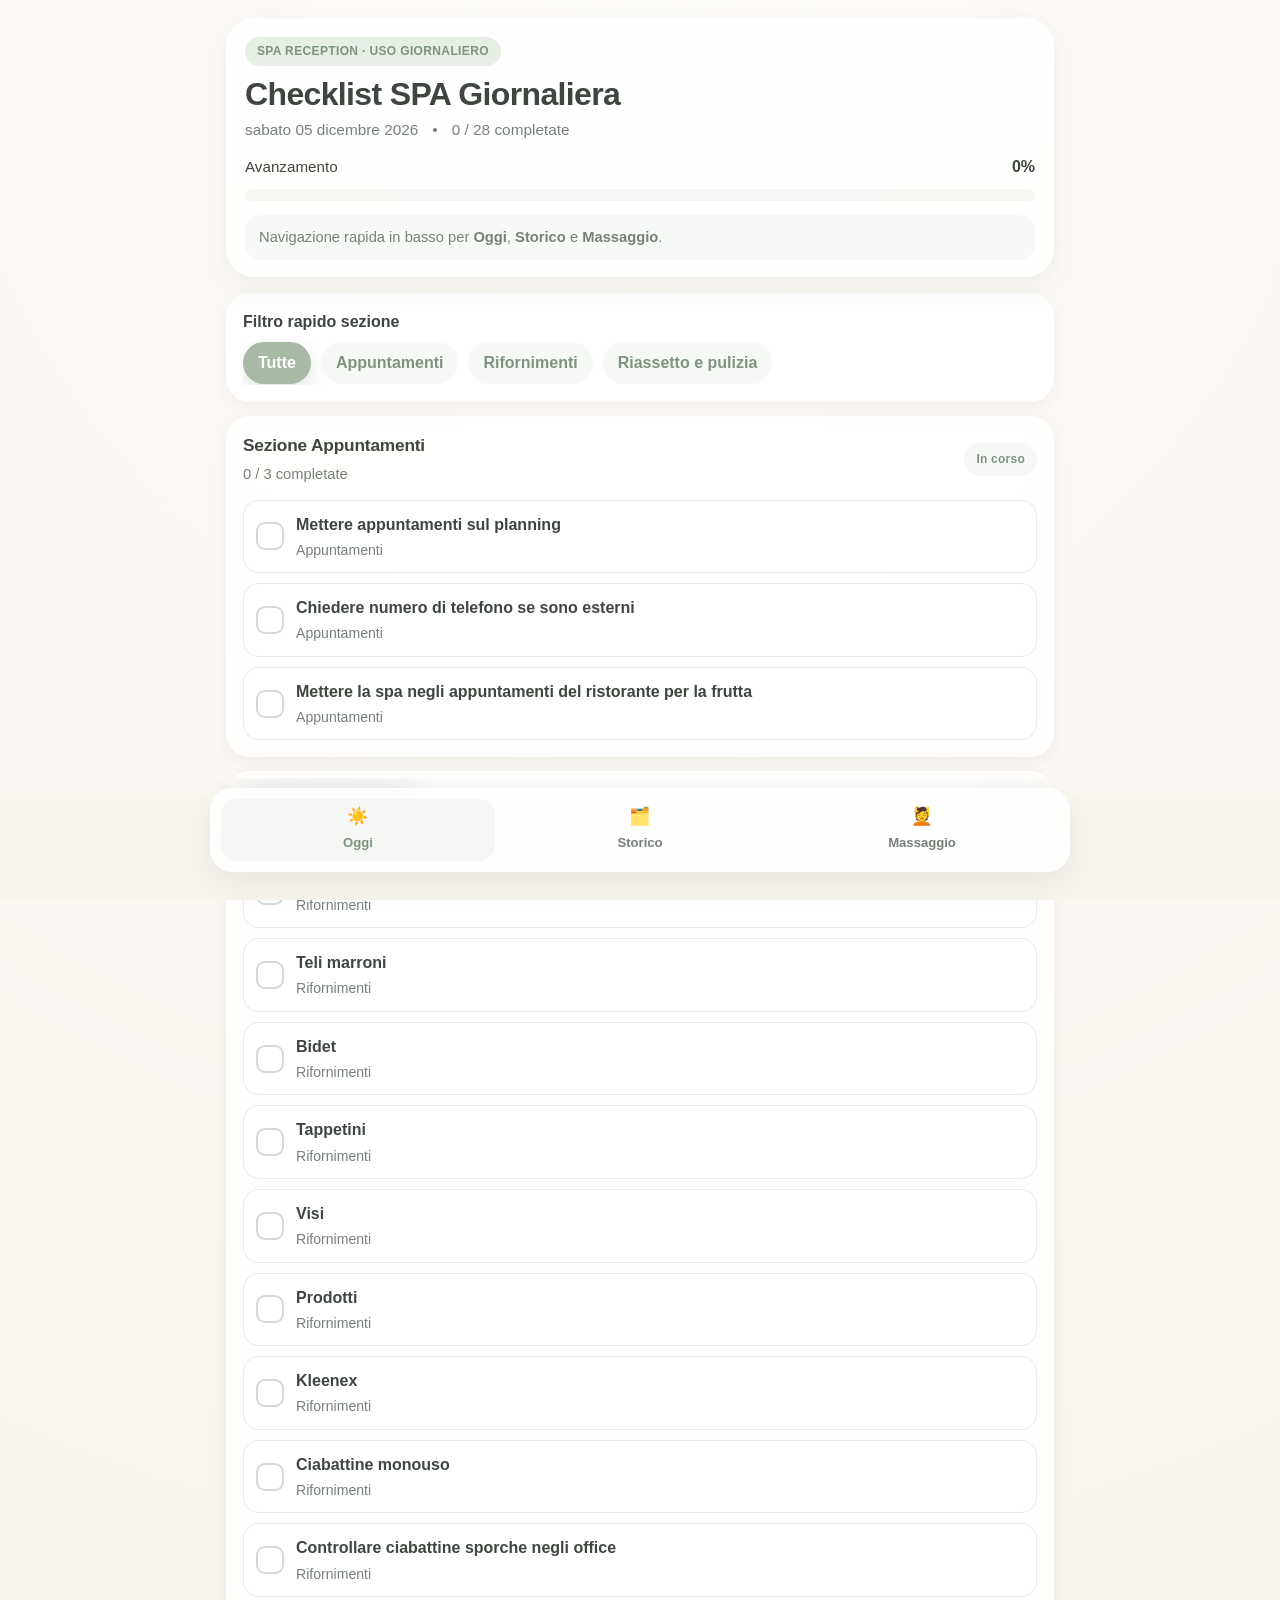
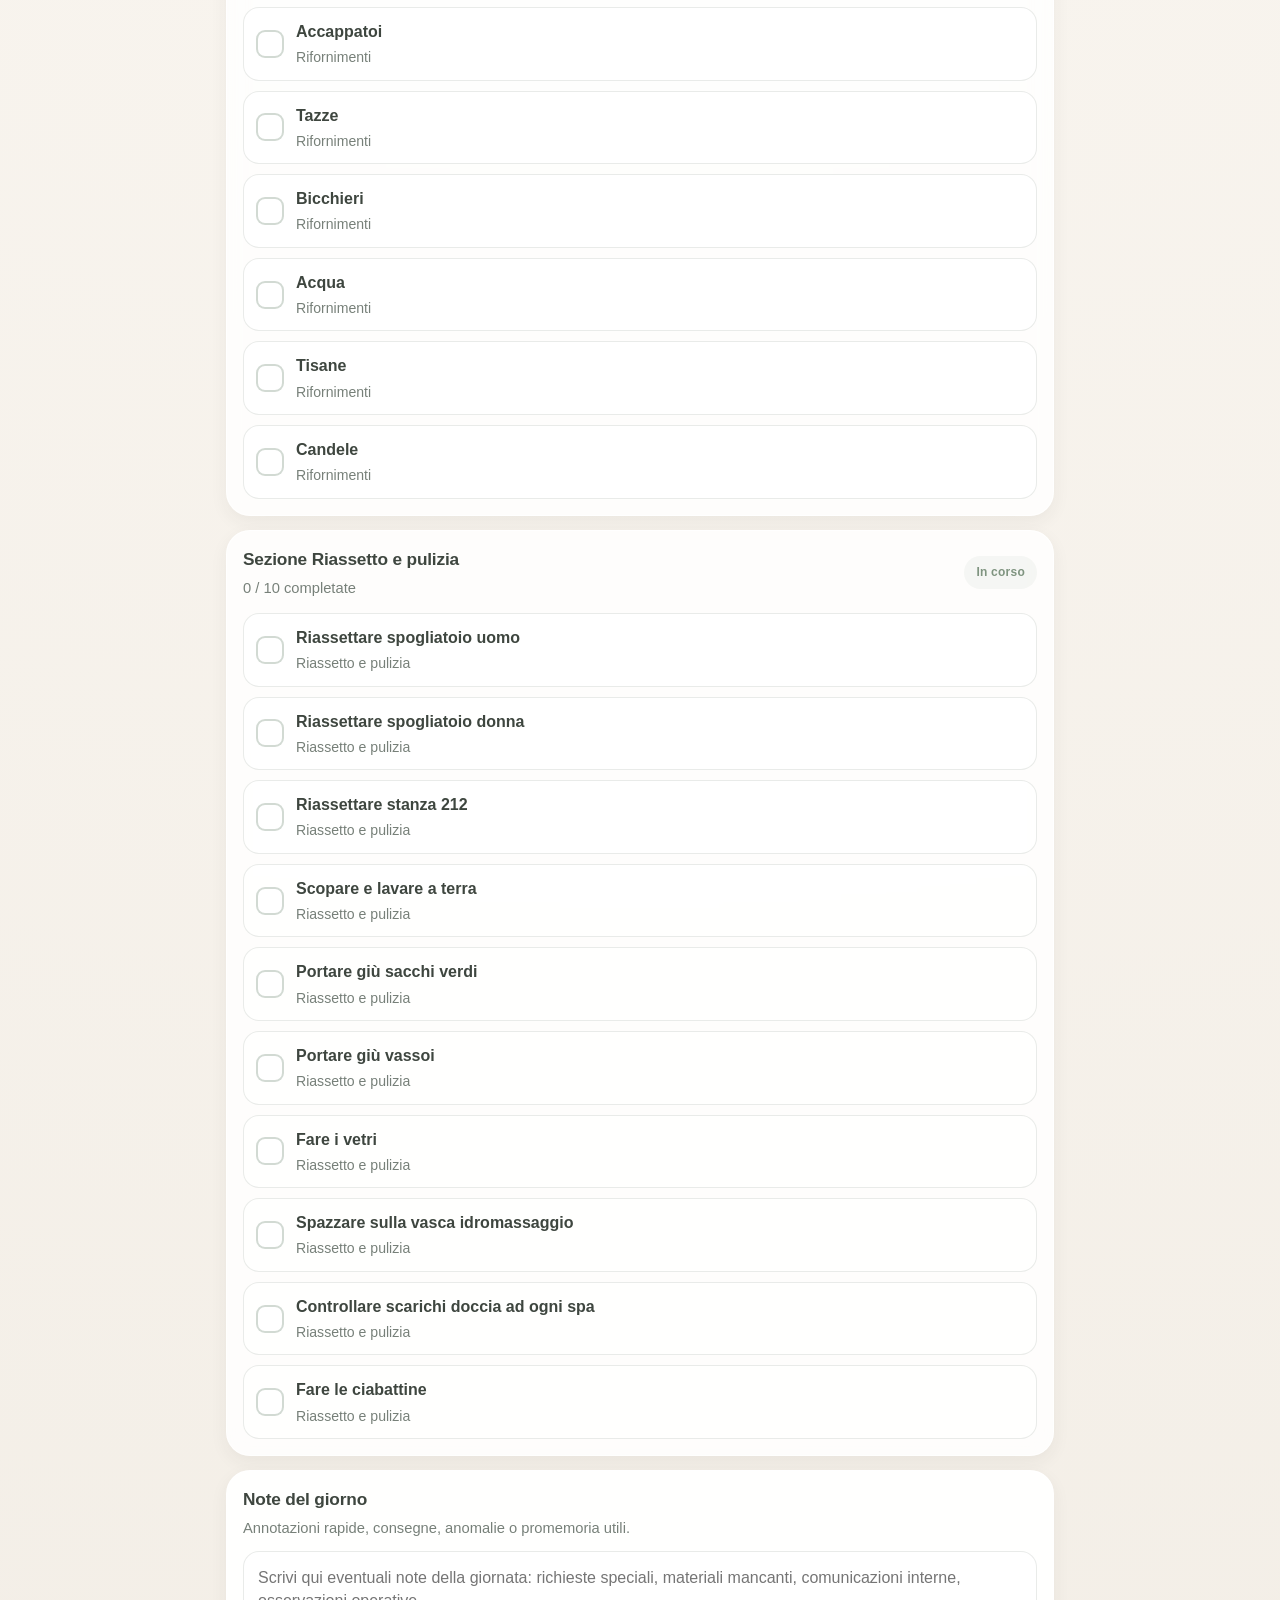
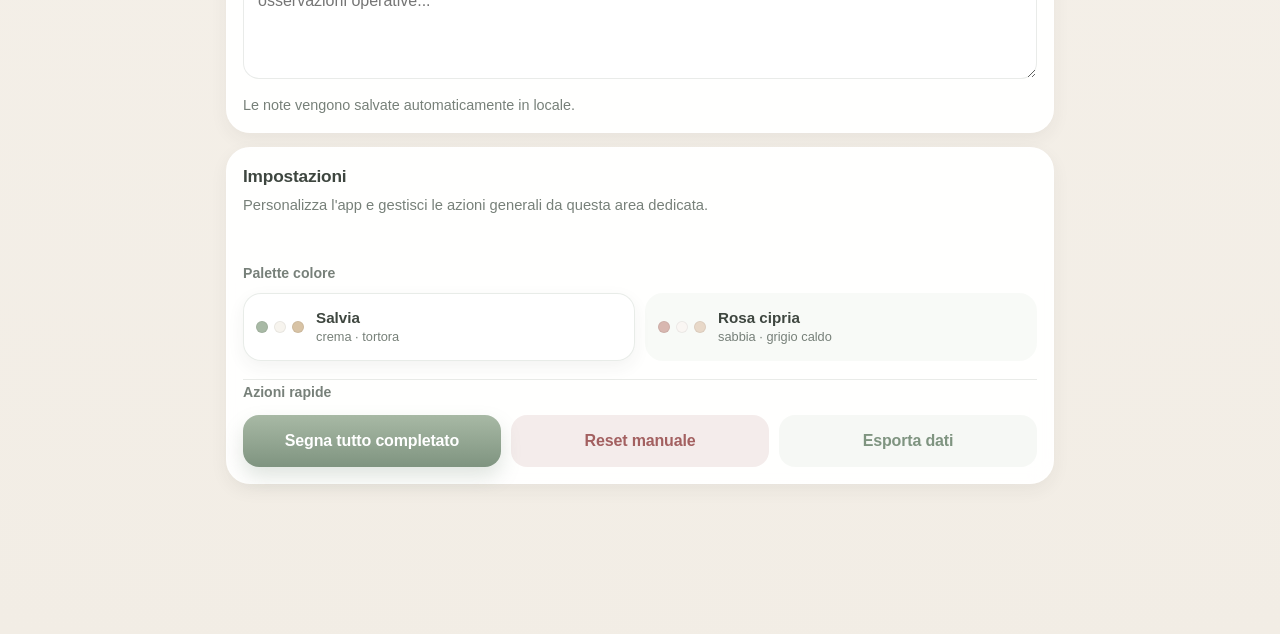
==== index.html @ 7505e9a6 "Diviso in file" ====
<!DOCTYPE html>
<html lang="it">
<head>
  <meta charset="UTF-8" />
  <meta name="viewport" content="width=device-width, initial-scale=1, viewport-fit=cover, user-scalable=no" />
  <title>Checklist SPA Giornaliera</title>

  <meta name="apple-mobile-web-app-capable" content="yes" />
  <meta name="apple-mobile-web-app-status-bar-style" content="default" />
  <meta name="apple-mobile-web-app-title" content="SPA Checklist" />
  <meta id="themeColorMeta" name="theme-color" content="#f7f4ee" />

  <link rel="manifest" href="./manifest.webmanifest" />
  <link rel="apple-touch-icon" href="./icons/apple-touch-icon.png" />
  <link rel="icon" type="image/png" sizes="192x192" href="./icons/icon-192.png" />
  <link rel="stylesheet" href="./styles.css" />
</head>
<body>
<div class="save-toast" id="saveToast" aria-live="polite">Salvato</div>

  <div class="app">
    <div class="topbar">
      <header class="hero" aria-label="Intestazione checklist">
        <div class="eyebrow">SPA Reception · Uso giornaliero</div>
        <h1>Checklist SPA Giornaliera</h1>
        <div class="subline">
          <span id="currentDateLabel">—</span>
          <span>•</span>
          <span id="statusSummary">0 / 0 completate</span>
        </div>

        <div class="progress-wrap" aria-label="Avanzamento giornata">
          <div class="progress-meta">
            <span>Avanzamento</span>
            <strong id="progressPercent">0%</strong>
          </div>
          <div class="progress" aria-hidden="true">
            <span id="progressBar"></span>
          </div>
        </div>

        <div class="hero-note">
          Navigazione rapida in basso per <strong>Oggi</strong>, <strong>Storico</strong> e <strong>Massaggio</strong>.
        </div>
      </header>
    </div>

    <main>
      <section id="todayView" class="view active" aria-label="Vista di oggi">
        <div class="section-tools card card-strong">
          <div>
            <strong style="display:block; margin-bottom:8px;">Filtro rapido sezione</strong>
            <div class="chip-row" id="sectionFilters" aria-label="Filtra per sezione"></div>
          </div>
          <div class="last-completed" id="lastCompletedBox">
            <span>Ultima attività:</span>
            <strong id="lastCompletedText"></strong>
          </div>
        </div>

        <section id="sectionsContainer" aria-label="Checklist attività"></section>

        <section class="card note-card card-strong" aria-label="Note del giorno">
          <div class="section-head" style="margin-bottom:12px;">
            <div class="section-title-wrap">
              <h2 class="section-title">Note del giorno</h2>
              <div class="section-sub">Annotazioni rapide, consegne, anomalie o promemoria utili.</div>
            </div>
          </div>
          <textarea
            id="dailyNotes"
            placeholder="Scrivi qui eventuali note della giornata: richieste speciali, materiali mancanti, comunicazioni interne, osservazioni operative..."
            aria-label="Note del giorno"
          ></textarea>
          <div class="hint">Le note vengono salvate automaticamente in locale.</div>
        </section>

       


        <section class="card card-strong settings-card" aria-label="Impostazioni e azioni rapide">
          <div class="section-head">
            <div class="section-title-wrap">
              <h2 class="section-title">Impostazioni</h2>
              <div class="section-sub">Personalizza l'app e gestisci le azioni generali da questa area dedicata.</div>
            </div>
          </div>

          <div class="settings-group">
            <div class="theme-strip" aria-label="Selezione palette colori">
              <div class="theme-strip-label">Palette colore</div>
              <div class="theme-options" role="radiogroup" aria-label="Scegli la palette dell'app">
                <button class="theme-option active" id="themeSalvia" type="button" data-theme="salvia" role="radio" aria-checked="true">
                  <span class="theme-swatches" aria-hidden="true">
                    <span class="sw1"></span><span class="sw2"></span><span class="sw3"></span>
                  </span>
                  <span class="theme-copy">
                    <strong>Salvia</strong>
                    <small>crema · tortora</small>
                  </span>
                </button>
                <button class="theme-option" id="themeCipria" type="button" data-theme="cipria" role="radio" aria-checked="false">
                  <span class="theme-swatches" aria-hidden="true">
                    <span class="sw1"></span><span class="sw2"></span><span class="sw3"></span>
                  </span>
                  <span class="theme-copy">
                    <strong>Rosa cipria</strong>
                    <small>sabbia · grigio caldo</small>
                  </span>
                </button>
              </div>
            </div>
          </div>

          <div class="settings-group">
            <div class="theme-strip-label">Azioni rapide</div>
            <div class="quick-grid settings-actions">
              <button class="primary-btn" id="completeAllBtn" type="button">Segna tutto completato</button>
              <button class="danger-btn" id="resetBtn" type="button">Reset manuale</button>
              <button class="soft-btn" id="exportBtn" type="button">Esporta dati</button>
            </div>
          </div>
        </section>

      </section>

      <section id="massageView" class="view" aria-label="Vista sequenza massaggio">
        <div class="card card-strong massage-overview">
          <div class="section-head" style="margin-bottom:0;">
            <div class="section-title-wrap">
              <h2 class="section-title">Sequenza massaggio</h2>
              <div class="section-sub">Promemoria rapido del procedimento, separato dalla checklist operativa giornaliera.</div>
            </div>
          </div>
          <p class="massage-intro">
            Questa sezione è pensata come guida consultabile al volo durante il turno, con i passaggi ordinati in modo lineare e leggibile da iPhone.
          </p>
          <nav id="massageQuickNav" class="massage-mini-nav" aria-label="Naviga tra i passaggi del massaggio"></nav>
        </div>

        <section id="massageContainer" class="massage-grid" aria-label="Promemoria sequenza del massaggio"></section>
      </section>

      <section id="historyView" class="view" aria-label="Vista storico">
        <div class="card card-strong">
          <div class="section-head">
            <div class="section-title-wrap">
              <h2 class="section-title">Storico completo</h2>
              <div class="section-sub">
                Salva automaticamente checklist, orari e note del giorno precedente al cambio data.
              </div>
            </div>
          </div>
          <div id="historyList" class="history-list"></div>
        </div>
      </section>

      <div class="footer-space"></div>
    </main>
  </div>

  <nav class="sticky-bar" aria-label="Navigazione principale">
    <div class="sticky-inner sticky-inner-nav">
      <button class="nav-btn active" id="todayBtn" type="button">
        <span class="icon">☀️</span>
        <span>Oggi</span>
      </button>
      <button class="nav-btn" id="historyBtn" type="button">
        <span class="icon">🗂️</span>
        <span>Storico</span>
      </button>
      <button class="nav-btn" id="massageBtn" type="button">
        <span class="icon">💆</span>
        <span>Massaggio</span>
      </button>
    </div>
  </nav>
  <script src="./data.js"></script>
  <script src="./app.js"></script>
</body>
</html>
---- styles.css ----
:root {
      --bg: #f7f4ee;
      --bg-soft: #fcfaf7;
      --card: rgba(255, 255, 255, 0.84);
      --card-strong: rgba(255, 255, 255, 0.95);
      --text: #3e463f;
      --muted: #778079;
      --line: rgba(100, 112, 103, 0.14);
      --accent: #a8b9a5;
      --accent-strong: #7f9480;
      --accent-soft: #e7eee5;
      --success: #5f786c;
      --success-soft: #eaf2ec;
      --warning: #b88266;
      --danger: #a36060;
      --danger-soft: rgba(163, 96, 96, 0.12);
      --shadow: 0 10px 30px rgba(52, 58, 53, 0.08);
      --shadow-soft: 0 6px 18px rgba(52, 58, 53, 0.06);
      --body-grad-start: #fffdfa;
      --body-grad-mid: #f8f4ee;
      --body-grad-end: #f2ede5;
      --hero-bg-start: rgba(255, 255, 255, 0.94);
      --hero-bg-end: rgba(255, 255, 255, 0.84);
      --glass-72: rgba(255, 255, 255, 0.72);
      --glass-78: rgba(255, 255, 255, 0.78);
      --glass-82: rgba(255, 255, 255, 0.82);
      --glass-88: rgba(255, 255, 255, 0.88);
      --glass-border-65: rgba(255, 255, 255, 0.65);
      --glass-border-75: rgba(255, 255, 255, 0.75);
      --glass-border-80: rgba(255, 255, 255, 0.8);
      --progress-track: rgba(168, 185, 165, 0.18);
      --progress-fill-end: #c8d5c5;
      --accent-08: rgba(168, 185, 165, 0.08);
      --accent-09: rgba(168, 185, 165, 0.09);
      --accent-10: rgba(168, 185, 165, 0.10);
      --accent-12: rgba(168, 185, 165, 0.12);
      --accent-35: rgba(127, 148, 128, 0.35);
      --accent-40: rgba(127, 148, 128, 0.40);
      --accent-ring: rgba(127, 148, 128, 0.08);
      --accent-shadow: rgba(127, 148, 128, 0.24);
      --success-15: rgba(95, 120, 108, 0.15);
      --success-18: rgba(95, 120, 108, 0.18);
      --success-ring: rgba(95, 120, 108, 0.10);
      --task-complete-start: #fbfefc;
      --task-complete-end: #eef5f0;
      --sticky-grad-start: rgba(247, 244, 238, 0);
      --sticky-grad-mid: rgba(247, 244, 238, 0.92);
      --sticky-grad-end: rgba(247, 244, 238, 0.98);
      --toast-bg: rgba(62, 70, 63, 0.92);
      --segmented-active-shadow: 0 2px 10px rgba(52, 58, 53, 0.08);
      --theme-outline: rgba(127, 148, 128, 0.18);
      --theme-option-active-bg: rgba(255, 255, 255, 0.94);
      --theme-salvia-1: #a8b9a5;
      --theme-salvia-2: #f7f4ee;
      --theme-salvia-3: #d8c3a5;
      --theme-cipria-1: #d8b7b0;
      --theme-cipria-2: #faf6f3;
      --theme-cipria-3: #e8d8c8;
      --radius-xl: 24px;
      --radius-lg: 18px;
      --radius-md: 14px;
      --radius-sm: 12px;
      --tap: 52px;
      --max: 860px;
      --safe-bottom: calc(env(safe-area-inset-bottom, 0px) + 18px);
      --safe-top: calc(env(safe-area-inset-top, 0px) + 12px);
      --transition: 180ms ease;
    }

    body[data-theme="cipria"] {
      --bg: #faf6f3;
      --bg-soft: #fefbfa;
      --text: #4a403d;
      --muted: #857773;
      --line: rgba(128, 108, 103, 0.14);
      --accent: #d8b7b0;
      --accent-strong: #b98f86;
      --accent-soft: #f2e3df;
      --success: #7d9581;
      --success-soft: #edf3ee;
      --warning: #bf8b72;
      --danger: #a86767;
      --danger-soft: rgba(168, 103, 103, 0.12);
      --shadow: 0 10px 30px rgba(74, 64, 61, 0.08);
      --shadow-soft: 0 6px 18px rgba(74, 64, 61, 0.06);
      --body-grad-start: #fffdfb;
      --body-grad-mid: #faf6f3;
      --body-grad-end: #f3ece8;
      --progress-track: rgba(216, 183, 176, 0.18);
      --progress-fill-end: #ebd5d0;
      --accent-08: rgba(216, 183, 176, 0.08);
      --accent-09: rgba(216, 183, 176, 0.09);
      --accent-10: rgba(216, 183, 176, 0.10);
      --accent-12: rgba(216, 183, 176, 0.12);
      --accent-35: rgba(185, 143, 134, 0.35);
      --accent-40: rgba(185, 143, 134, 0.40);
      --accent-ring: rgba(185, 143, 134, 0.08);
      --accent-shadow: rgba(185, 143, 134, 0.24);
      --success-15: rgba(125, 149, 129, 0.15);
      --success-18: rgba(125, 149, 129, 0.18);
      --success-ring: rgba(125, 149, 129, 0.10);
      --task-complete-start: #fcfffd;
      --task-complete-end: #f1f6f2;
      --sticky-grad-start: rgba(250, 246, 243, 0);
      --sticky-grad-mid: rgba(250, 246, 243, 0.92);
      --sticky-grad-end: rgba(250, 246, 243, 0.98);
      --toast-bg: rgba(74, 64, 61, 0.92);
      --segmented-active-shadow: 0 2px 10px rgba(74, 64, 61, 0.08);
      --theme-outline: rgba(185, 143, 134, 0.18);
    }

    * {
      box-sizing: border-box;
      -webkit-tap-highlight-color: transparent;
    }

    html {
      scroll-behavior: smooth;
    }

    body {
      margin: 0;
      font-family:
        -apple-system, BlinkMacSystemFont, "SF Pro Text", "Helvetica Neue",
        Helvetica, Arial, sans-serif;
      background:
        radial-gradient(circle at top, var(--body-grad-start) 0%, var(--body-grad-mid) 40%, var(--body-grad-end) 100%);
      color: var(--text);
      line-height: 1.45;
      min-height: 100vh;
    }

    button,
    input,
    textarea {
      font: inherit;
    }

    button {
      border: 0;
      cursor: pointer;
    }

    .app {
      max-width: var(--max);
      margin: 0 auto;
      padding:
        var(--safe-top)
        16px
        calc(112px + var(--safe-bottom))
        16px;
    }

    .topbar {
      position: sticky;
      top: 0;
      z-index: 20;
      padding-top: 6px;
      margin-bottom: 16px;
      backdrop-filter: blur(16px);
      -webkit-backdrop-filter: blur(16px);
    }

    .hero {
      background: linear-gradient(180deg, var(--hero-bg-start), var(--hero-bg-end));
      border: 1px solid var(--glass-border-65);
      box-shadow: var(--shadow);
      border-radius: 28px;
      padding: 18px 18px 16px;
    }

    .eyebrow {
      display: inline-flex;
      align-items: center;
      gap: 8px;
      padding: 6px 12px;
      border-radius: 999px;
      background: var(--accent-soft);
      color: var(--accent-strong);
      font-size: 12px;
      font-weight: 700;
      letter-spacing: 0.03em;
      text-transform: uppercase;
      margin-bottom: 10px;
    }

    h1 {
      margin: 0 0 6px;
      font-size: clamp(1.5rem, 2.8vw, 2rem);
      line-height: 1.15;
      letter-spacing: -0.02em;
    }

    .subline {
      display: flex;
      flex-wrap: wrap;
      align-items: center;
      gap: 10px 14px;
      color: var(--muted);
      font-size: 0.96rem;
      margin-bottom: 14px;
    }

    .progress-wrap {
      display: grid;
      gap: 10px;
    }

    .progress-meta {
      display: flex;
      justify-content: space-between;
      align-items: center;
      gap: 12px;
      font-size: 0.95rem;
    }

    .progress-meta strong {
      font-size: 1rem;
      color: var(--text);
    }

    .progress {
      height: 12px;
      border-radius: 999px;
      background: var(--accent-12);
      overflow: hidden;
      position: relative;
    }

    .progress > span {
      position: absolute;
      inset: 0 auto 0 0;
      width: 0%;
      border-radius: inherit;
      background: linear-gradient(90deg, var(--accent), var(--progress-fill-end));
      transition: width 240ms ease;
    }


    .hero-note {
      margin-top: 14px;
      padding: 12px 14px;
      border-radius: 16px;
      background: var(--accent-08);
      color: var(--muted);
      font-size: 0.92rem;
      line-height: 1.45;
    }

    .top-actions {
      display: flex;
      gap: 10px;
      margin-top: 14px;
      flex-wrap: wrap;
    }

    .segmented {
      display: inline-flex;
      background: var(--accent-08);
      padding: 4px;
      border-radius: 999px;
      gap: 4px;
    }

    .segmented button {
      min-height: 42px;
      padding: 0 14px;
      border-radius: 999px;
      background: transparent;
      color: var(--muted);
      font-weight: 700;
      transition: var(--transition);
    }

    .segmented button.active {
      background: #fff;
      color: var(--text);
      box-shadow: var(--segmented-active-shadow);
    }

    .theme-strip {
      margin-top: 14px;
      display: grid;
      gap: 10px;
    }

    .theme-strip-label {
      font-size: 0.88rem;
      font-weight: 700;
      color: var(--muted);
    }

    .theme-options {
      display: grid;
      grid-template-columns: 1fr 1fr;
      gap: 10px;
    }

    .theme-option {
      min-height: 68px;
      border-radius: 18px;
      padding: 10px 12px;
      display: flex;
      align-items: center;
      gap: 12px;
      background: var(--accent-08);
      border: 1px solid transparent;
      text-align: left;
      transition: var(--transition);
      color: var(--text);
    }

    .theme-option.active {
      background: var(--theme-option-active-bg);
      border-color: var(--theme-outline);
      box-shadow: var(--shadow-soft);
    }

    .theme-option:active {
      transform: scale(0.985);
    }

    .theme-swatches {
      display: inline-flex;
      align-items: center;
      gap: 6px;
      flex: 0 0 auto;
    }

    .theme-swatches span {
      width: 12px;
      height: 12px;
      border-radius: 999px;
      box-shadow: inset 0 0 0 1px rgba(0,0,0,0.06);
    }

    .theme-option[data-theme="salvia"] .sw1 { background: var(--theme-salvia-1); }
    .theme-option[data-theme="salvia"] .sw2 { background: var(--theme-salvia-2); }
    .theme-option[data-theme="salvia"] .sw3 { background: var(--theme-salvia-3); }
    .theme-option[data-theme="cipria"] .sw1 { background: var(--theme-cipria-1); }
    .theme-option[data-theme="cipria"] .sw2 { background: var(--theme-cipria-2); }
    .theme-option[data-theme="cipria"] .sw3 { background: var(--theme-cipria-3); }

    .theme-copy {
      display: grid;
      gap: 3px;
      min-width: 0;
    }

    .theme-copy strong {
      font-size: 0.95rem;
      line-height: 1.1;
    }

    .theme-copy small {
      color: var(--muted);
      font-size: 0.8rem;
      line-height: 1.15;
    }


    .settings-card {
      display: grid;
      gap: 18px;
    }

    .settings-group {
      display: grid;
      gap: 12px;
    }

    .settings-group + .settings-group {
      padding-top: 2px;
      border-top: 1px solid var(--line);
    }

    .settings-actions {
      grid-template-columns: 1fr;
    }

    .card {
      background: var(--card);
      border: 1px solid var(--glass-border-75);
      box-shadow: var(--shadow-soft);
      border-radius: var(--radius-xl);
      padding: 16px;
      margin-bottom: 14px;
      backdrop-filter: blur(10px);
      -webkit-backdrop-filter: blur(10px);
    }

    .card-strong {
      background: var(--card-strong);
    }

    .section-tools {
      display: grid;
      gap: 12px;
      margin-bottom: 14px;
    }

    .chip-row {
      display: flex;
      gap: 10px;
      overflow-x: auto;
      padding-bottom: 2px;
      scrollbar-width: none;
    }

    .chip-row::-webkit-scrollbar {
      display: none;
    }

    .chip {
      white-space: nowrap;
      min-height: 42px;
      padding: 0 14px;
      border-radius: 999px;
      background: var(--accent-09);
      color: var(--accent-strong);
      font-weight: 700;
      border: 1px solid transparent;
      transition: var(--transition);
    }

    .chip.active {
      background: var(--accent);
      color: #fff;
      box-shadow: 0 6px 18px var(--accent-shadow);
    }

    .section-card {
      scroll-margin-top: 124px;
      overflow: hidden;
    }

    .section-head {
      display: flex;
      justify-content: space-between;
      align-items: flex-start;
      gap: 12px;
      margin-bottom: 14px;
    }

    .section-title-wrap {
      display: grid;
      gap: 6px;
    }

    .section-title {
      margin: 0;
      font-size: 1.08rem;
      letter-spacing: -0.01em;
    }

    .section-sub {
      color: var(--muted);
      font-size: 0.92rem;
    }

    .badge {
      align-self: center;
      padding: 8px 12px;
      border-radius: 999px;
      font-size: 12px;
      font-weight: 800;
      letter-spacing: 0.02em;
      white-space: nowrap;
      background: var(--accent-10);
      color: var(--accent-strong);
    }

    .badge.success {
      background: var(--success-soft);
      color: var(--success);
      border: 1px solid var(--success-15);
    }

    .task-list {
      display: grid;
      gap: 10px;
    }

    .task {
      display: grid;
      grid-template-columns: auto 1fr auto;
      gap: 12px;
      align-items: center;
      min-height: 64px;
      padding: 12px;
      border-radius: 16px;
      background: var(--glass-72);
      border: 1px solid var(--line);
      transition: var(--transition);
    }

    .task.completed {
      background: linear-gradient(180deg, var(--task-complete-start), var(--task-complete-end));
      border-color: var(--success-18);
    }

    .task-check {
      position: relative;
      width: 28px;
      height: 28px;
      flex: 0 0 28px;
    }

    .task-check input {
      appearance: none;
      -webkit-appearance: none;
      width: 28px;
      height: 28px;
      border-radius: 9px;
      margin: 0;
      border: 2px solid var(--accent-35);
      background: #fff;
      transition: var(--transition);
      display: block;
    }

    .task-check input:checked {
      background: var(--success);
      border-color: var(--success);
      box-shadow: 0 0 0 5px var(--success-ring);
    }

    .task-check input:checked::after {
      content: "";
      position: absolute;
      left: 8px;
      top: 4px;
      width: 7px;
      height: 13px;
      border: solid #fff;
      border-width: 0 3px 3px 0;
      transform: rotate(45deg);
    }

    .task-body label {
      display: block;
      font-weight: 700;
      font-size: 1rem;
      cursor: pointer;
    }

    .task-meta {
      margin-top: 4px;
      color: var(--muted);
      font-size: 0.88rem;
      display: flex;
      flex-wrap: wrap;
      gap: 8px 10px;
    }

    .task.completed .task-body label {
      color: var(--success);
    }

    .task-time {
      color: var(--success);
      font-weight: 700;
      font-size: 0.88rem;
      white-space: nowrap;
    }

    .last-completed {
      display: none;
      align-items: center;
      gap: 10px;
      color: var(--muted);
      font-size: 0.95rem;
    }

    .last-completed.show {
      display: flex;
    }

    .last-completed strong {
      color: var(--text);
    }

    .note-card textarea {
      width: 100%;
      min-height: 128px;
      resize: vertical;
      border: 1px solid var(--line);
      border-radius: 16px;
      padding: 14px;
      background: var(--glass-82);
      color: var(--text);
      outline: none;
      transition: var(--transition);
    }

    .note-card textarea:focus {
      border-color: var(--accent-40);
      box-shadow: 0 0 0 4px var(--accent-ring);
    }

    .hint {
      color: var(--muted);
      font-size: 0.9rem;
      margin-top: 10px;
    }

    .install-card {
      display: grid;
      gap: 10px;
    }

    .install-card ol {
      margin: 0;
      padding-left: 20px;
      color: var(--muted);
    }

    .install-card li + li {
      margin-top: 6px;
    }

    .quick-grid {
      display: grid;
      grid-template-columns: 1fr 1fr;
      gap: 10px;
    }

    .soft-btn,
    .primary-btn,
    .danger-btn {
      min-height: var(--tap);
      border-radius: 16px;
      padding: 0 16px;
      font-weight: 800;
      letter-spacing: -0.01em;
      transition: transform var(--transition), box-shadow var(--transition), background var(--transition);
    }

    .soft-btn:active,
    .primary-btn:active,
    .danger-btn:active,
    .chip:active,
    .segmented button:active {
      transform: scale(0.985);
    }

    .soft-btn {
      background: var(--accent-10);
      color: var(--accent-strong);
    }

    .primary-btn {
      background: linear-gradient(180deg, var(--accent), var(--accent-strong));
      color: #fff;
      box-shadow: 0 10px 20px var(--accent-shadow);
    }

    .danger-btn {
      background: var(--danger-soft);
      color: var(--danger);
    }

    .view {
      display: none;
    }

    .view.active {
      display: block;
    }

    .history-list {
      display: grid;
      gap: 12px;
    }

    .history-empty {
      color: var(--muted);
      text-align: center;
      padding: 22px 10px;
    }

    details.history-item {
      border-radius: 18px;
      background: var(--glass-78);
      border: 1px solid var(--line);
      overflow: hidden;
    }

    details.history-item summary {
      list-style: none;
      cursor: pointer;
      padding: 14px;
    }

    details.history-item summary::-webkit-details-marker {
      display: none;
    }

    .history-summary {
      display: grid;
      gap: 10px;
    }

    .history-top {
      display: flex;
      justify-content: space-between;
      gap: 12px;
      align-items: flex-start;
    }

    .history-date {
      font-weight: 800;
      font-size: 1rem;
    }

    .history-kpis {
      display: flex;
      gap: 8px;
      flex-wrap: wrap;
      justify-content: flex-end;
    }

    .pill {
      padding: 7px 10px;
      border-radius: 999px;
      font-size: 12px;
      font-weight: 800;
      background: var(--accent-10);
      color: var(--accent-strong);
    }

    .history-note {
      color: var(--muted);
      font-size: 0.92rem;
    }

    .history-body {
      border-top: 1px solid var(--line);
      padding: 14px;
      display: grid;
      gap: 14px;
    }

    .history-group h4 {
      margin: 0 0 8px;
      font-size: 0.97rem;
    }

    .history-ul {
      list-style: none;
      margin: 0;
      padding: 0;
      display: grid;
      gap: 8px;
    }

    .history-ul li {
      background: var(--glass-72);
      border: 1px solid var(--line);
      border-radius: 14px;
      padding: 10px 12px;
      display: flex;
      justify-content: space-between;
      gap: 12px;
      align-items: center;
      color: var(--text);
      font-size: 0.94rem;
    }

    .history-ul li span:last-child {
      color: var(--muted);
      white-space: nowrap;
    }


    .massage-overview {
      display: grid;
      gap: 12px;
    }

    .massage-intro {
      color: var(--muted);
      font-size: 0.95rem;
      margin: 0;
    }

    .massage-mini-nav {
      display: flex;
      gap: 10px;
      overflow-x: auto;
      padding-bottom: 2px;
      scrollbar-width: none;
      margin-top: 4px;
    }

    .massage-mini-nav::-webkit-scrollbar {
      display: none;
    }

    .massage-mini-nav a {
      display: inline-flex;
      align-items: center;
      justify-content: center;
      min-height: 42px;
      padding: 0 14px;
      border-radius: 999px;
      background: var(--accent-09);
      color: var(--accent-strong);
      font-weight: 700;
      white-space: nowrap;
      text-decoration: none;
      border: 1px solid transparent;
      transition: var(--transition);
    }

    .massage-mini-nav a:active {
      transform: scale(0.985);
    }

    .massage-grid {
      display: grid;
      gap: 14px;
    }

    .massage-step-card {
      scroll-margin-top: 124px;
      overflow: hidden;
    }

    .massage-step-top {
      display: flex;
      gap: 12px;
      align-items: flex-start;
      margin-bottom: 14px;
    }

    .massage-step-no {
      width: 42px;
      height: 42px;
      flex: 0 0 42px;
      display: grid;
      place-items: center;
      border-radius: 14px;
      background: var(--accent-soft);
      color: var(--accent-strong);
      font-weight: 800;
      box-shadow: inset 0 0 0 1px var(--accent-08);
    }

    .massage-step-info {
      display: grid;
      gap: 5px;
      min-width: 0;
    }

    .massage-step-title {
      margin: 0;
      font-size: 1.02rem;
      letter-spacing: -0.01em;
    }

    .massage-step-sub {
      color: var(--muted);
      font-size: 0.91rem;
    }

    .massage-list,
    .massage-sublist {
      margin: 0;
      padding-left: 18px;
    }

    .massage-list {
      display: grid;
      gap: 10px;
    }

    .massage-list li::marker,
    .massage-sublist li::marker {
      color: var(--accent-strong);
    }

    .massage-line {
      font-weight: 700;
      color: var(--text);
    }

    .massage-sublist {
      margin-top: 8px;
      display: grid;
      gap: 6px;
      color: var(--muted);
    }

    .massage-footer-note {
      margin-top: 12px;
      padding: 12px 14px;
      border-radius: 16px;
      background: var(--accent-08);
      color: var(--accent-strong);
      font-size: 0.92rem;
      font-weight: 600;
    }


    .sticky-bar {
      position: fixed;
      left: 0;
      right: 0;
      bottom: 0;
      z-index: 50;
      padding:
        10px 12px
        calc(10px + var(--safe-bottom))
        12px;
      background: linear-gradient(180deg, var(--sticky-grad-start), var(--sticky-grad-mid) 24%, var(--sticky-grad-end));
      backdrop-filter: blur(16px);
      -webkit-backdrop-filter: blur(16px);
    }

    .sticky-inner {
      max-width: var(--max);
      margin: 0 auto;
      background: var(--glass-88);
      border: 1px solid var(--glass-border-80);
      border-radius: 22px;
      box-shadow: var(--shadow);
      padding: 10px;
      display: grid;
      gap: 8px;
    }

    .sticky-inner-nav {
      grid-template-columns: repeat(3, 1fr);
    }

    .nav-btn {
      min-height: 62px;
      border-radius: 16px;
      background: transparent;
      color: var(--muted);
      display: grid;
      place-items: center;
      gap: 4px;
      padding: 8px 6px;
      font-size: 0.72rem;
      font-weight: 800;
      text-align: center;
      transition: var(--transition);
    }

    .nav-btn.active {
      background: var(--accent-10);
      color: var(--accent-strong);
    }

    .nav-btn .icon {
      font-size: 1.08rem;
      line-height: 1;
    }

    .save-toast {
      position: fixed;
      top: calc(env(safe-area-inset-top, 0px) + 16px);
      right: 16px;
      z-index: 80;
      background: var(--toast-bg);
      color: #fff;
      padding: 10px 14px;
      border-radius: 999px;
      font-size: 0.88rem;
      font-weight: 700;
      box-shadow: var(--shadow);
      opacity: 0;
      transform: translateY(-8px);
      pointer-events: none;
      transition: 180ms ease;
    }

    .save-toast.show {
      opacity: 1;
      transform: translateY(0);
    }

    .footer-space {
      height: 6px;
    }

    @media (max-width: 440px) {
      .theme-options {
        grid-template-columns: 1fr;
      }
    }

    @media (min-width: 720px) {
      .section-tools {
        grid-template-columns: 1fr auto;
        align-items: center;
      }

      .quick-grid {
        grid-template-columns: repeat(3, 1fr);
      }

      .nav-btn {
        font-size: 0.82rem;
      }
    }
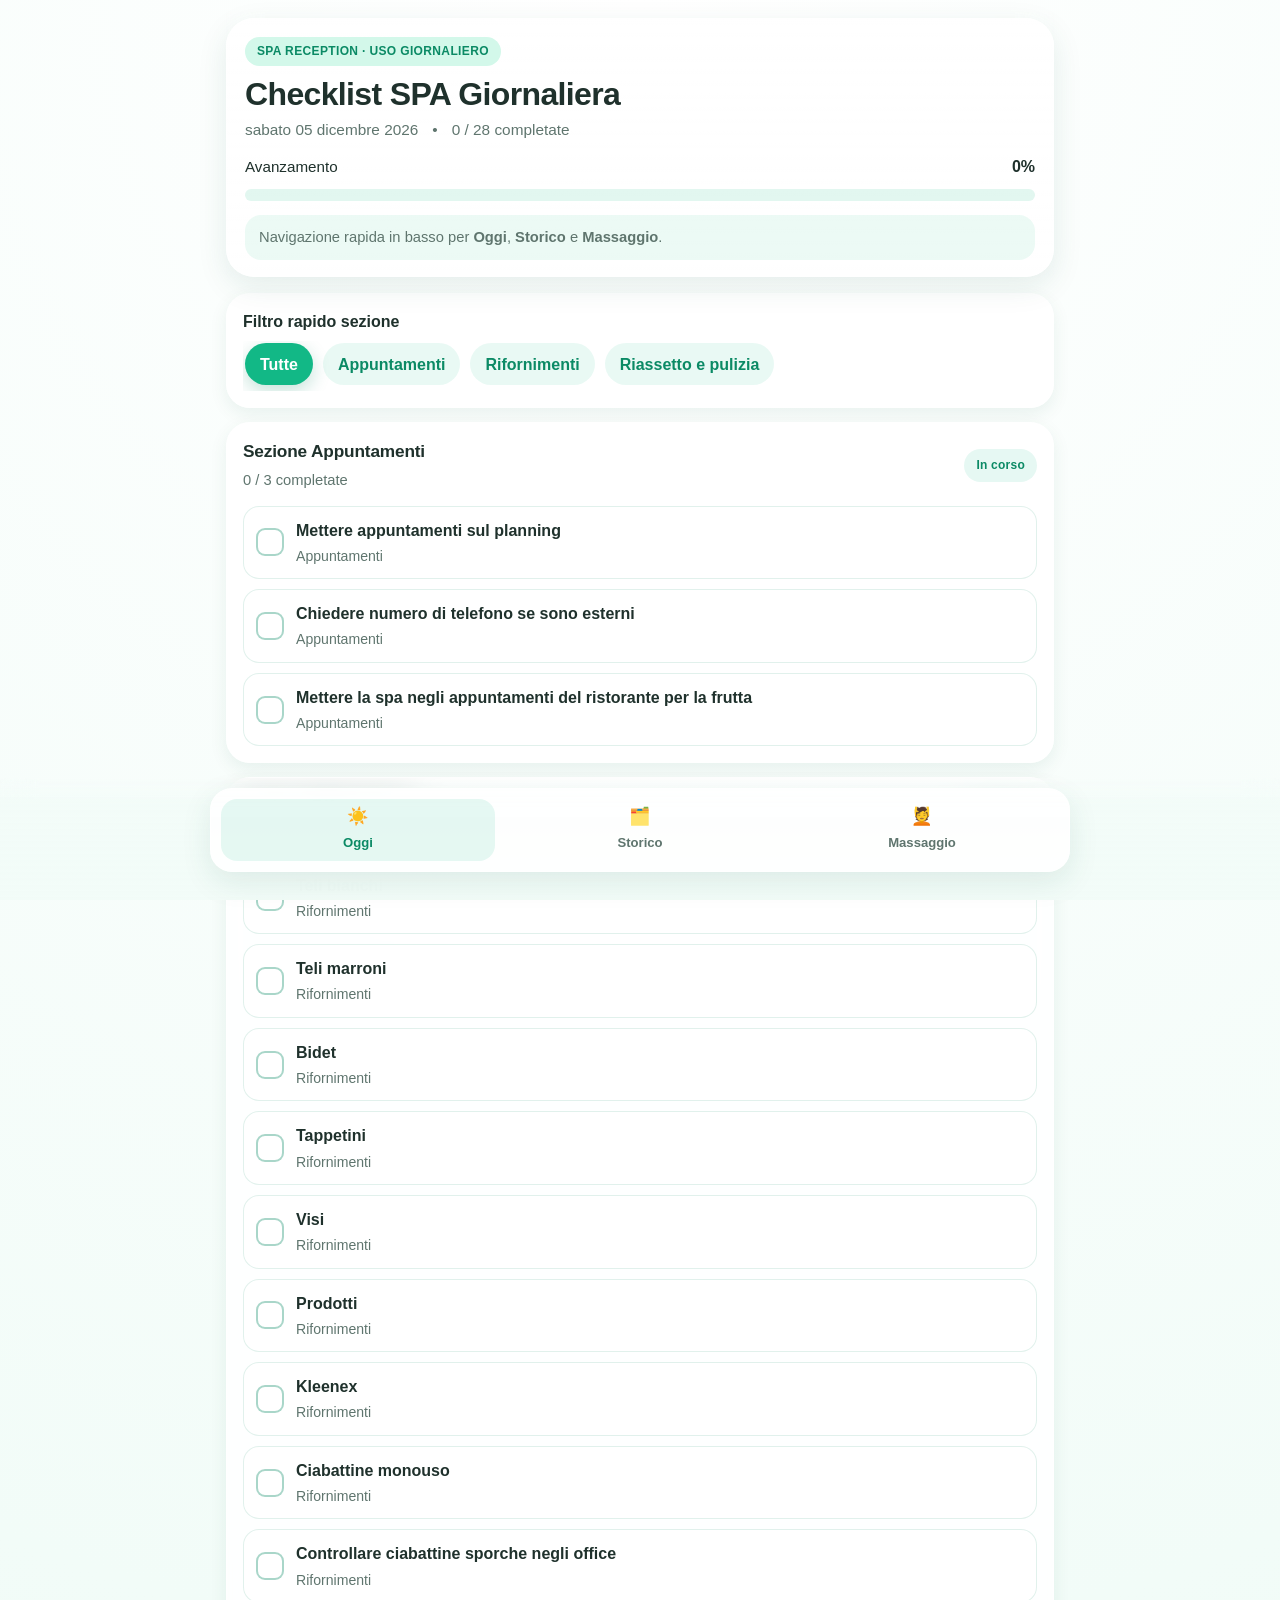
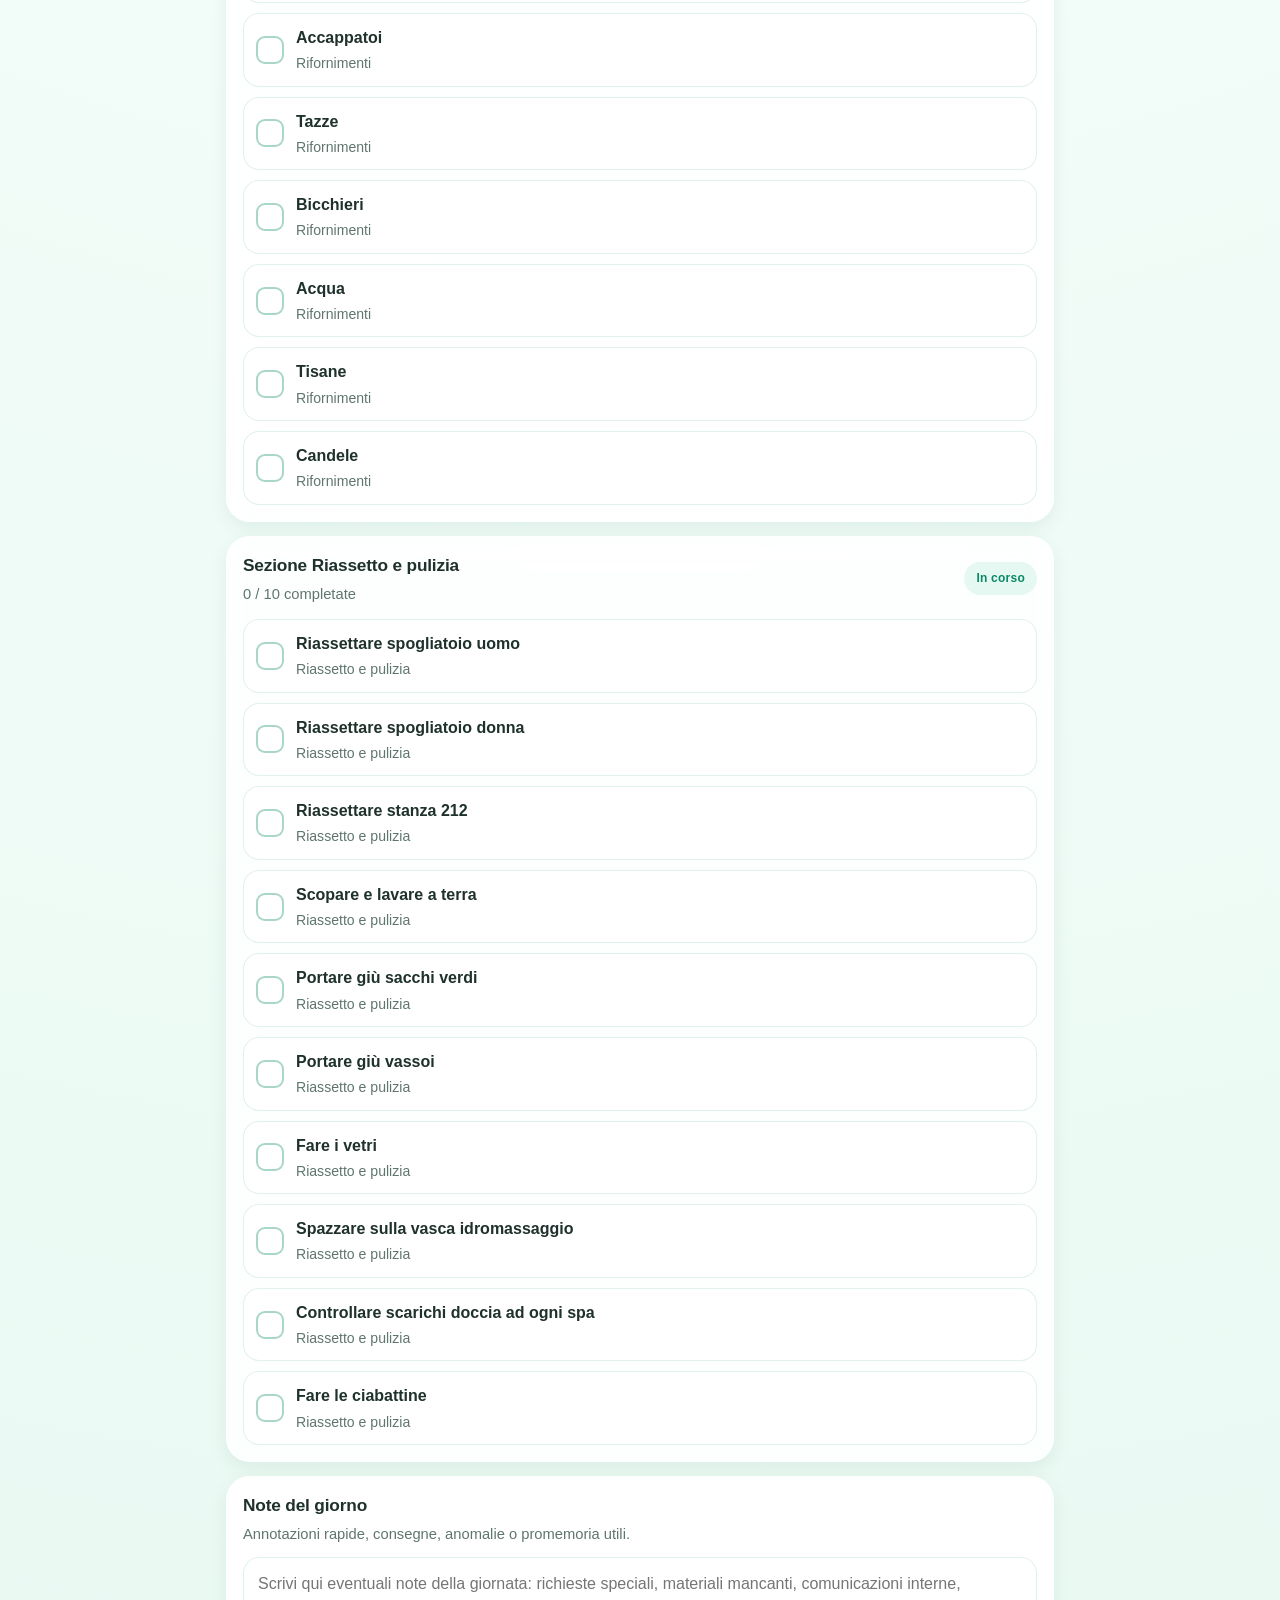
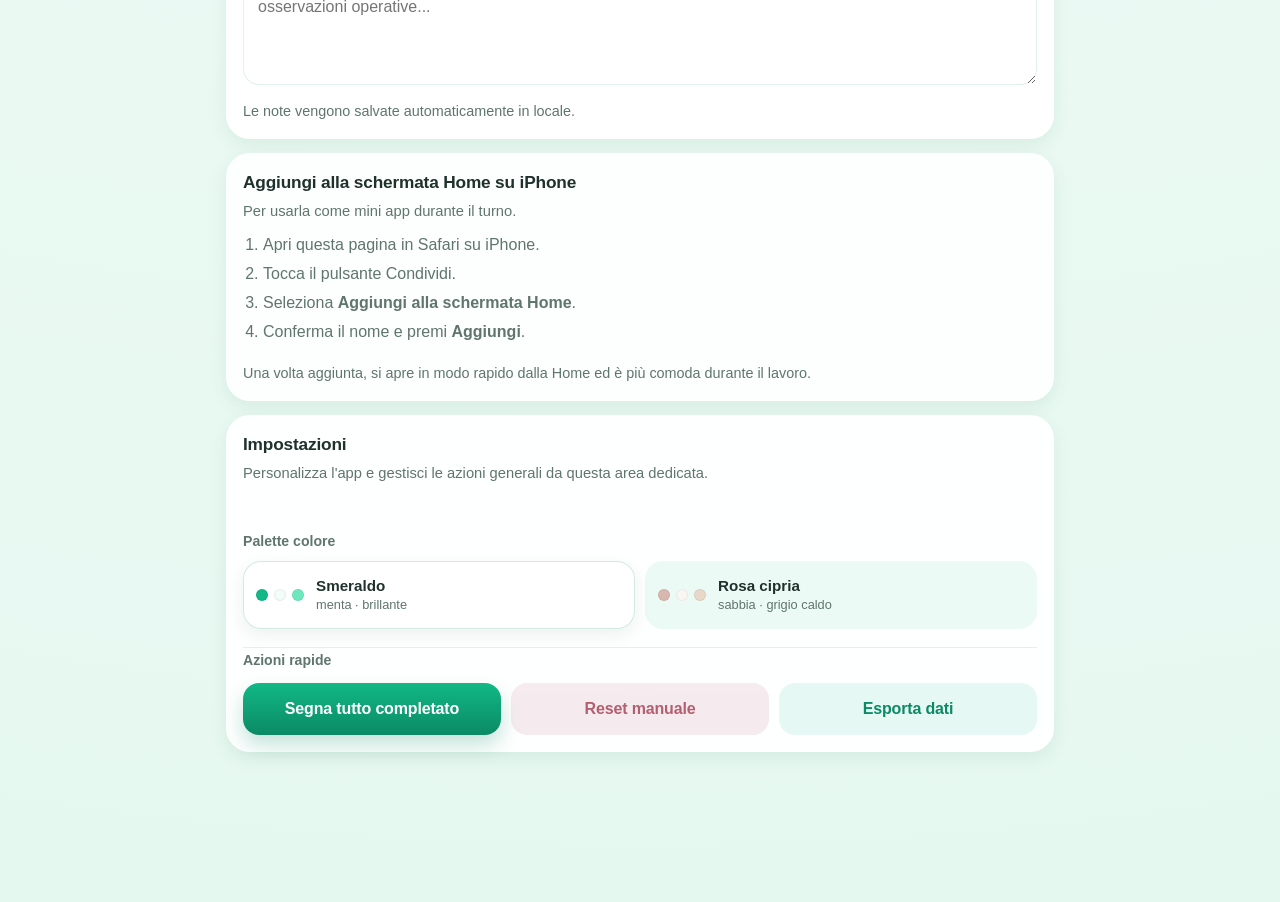
==== commit 73afbae0: "kk" ====
--- a/index.html
+++ b/index.html
@@ -8,7 +8,7 @@
   <meta name="apple-mobile-web-app-capable" content="yes" />
   <meta name="apple-mobile-web-app-status-bar-style" content="default" />
   <meta name="apple-mobile-web-app-title" content="SPA Checklist" />
-  <meta id="themeColorMeta" name="theme-color" content="#f7f4ee" />
+  <meta id="themeColorMeta" name="theme-color" content="#f2fcf8" />
 
   <link rel="manifest" href="./manifest.webmanifest" />
   <link rel="apple-touch-icon" href="./icons/apple-touch-icon.png" />
@@ -75,7 +75,21 @@
           <div class="hint">Le note vengono salvate automaticamente in locale.</div>
         </section>
 
-       
+        <section class="card install-card" aria-label="Aggiungi alla schermata Home">
+          <div class="section-title-wrap">
+            <h2 class="section-title">Aggiungi alla schermata Home su iPhone</h2>
+            <div class="section-sub">Per usarla come mini app durante il turno.</div>
+          </div>
+          <ol>
+            <li>Apri questa pagina in Safari su iPhone.</li>
+            <li>Tocca il pulsante Condividi.</li>
+            <li>Seleziona <strong>Aggiungi alla schermata Home</strong>.</li>
+            <li>Conferma il nome e premi <strong>Aggiungi</strong>.</li>
+          </ol>
+          <div class="hint">
+            Una volta aggiunta, si apre in modo rapido dalla Home ed è più comoda durante il lavoro.
+          </div>
+        </section>
 
 
         <section class="card card-strong settings-card" aria-label="Impostazioni e azioni rapide">
@@ -90,13 +104,13 @@
             <div class="theme-strip" aria-label="Selezione palette colori">
               <div class="theme-strip-label">Palette colore</div>
               <div class="theme-options" role="radiogroup" aria-label="Scegli la palette dell'app">
-                <button class="theme-option active" id="themeSalvia" type="button" data-theme="salvia" role="radio" aria-checked="true">
+                <button class="theme-option active" id="themeEmerald" type="button" data-theme="emerald" role="radio" aria-checked="true">
                   <span class="theme-swatches" aria-hidden="true">
                     <span class="sw1"></span><span class="sw2"></span><span class="sw3"></span>
                   </span>
                   <span class="theme-copy">
-                    <strong>Salvia</strong>
-                    <small>crema · tortora</small>
+                    <strong>Smeraldo</strong>
+                    <small>menta · brillante</small>
                   </span>
                 </button>
                 <button class="theme-option" id="themeCipria" type="button" data-theme="cipria" role="radio" aria-checked="false">
--- a/styles.css
+++ b/styles.css
@@ -1,58 +1,58 @@
 :root {
-      --bg: #f7f4ee;
-      --bg-soft: #fcfaf7;
-      --card: rgba(255, 255, 255, 0.84);
-      --card-strong: rgba(255, 255, 255, 0.95);
-      --text: #3e463f;
-      --muted: #778079;
-      --line: rgba(100, 112, 103, 0.14);
-      --accent: #a8b9a5;
-      --accent-strong: #7f9480;
-      --accent-soft: #e7eee5;
-      --success: #5f786c;
-      --success-soft: #eaf2ec;
-      --warning: #b88266;
-      --danger: #a36060;
-      --danger-soft: rgba(163, 96, 96, 0.12);
-      --shadow: 0 10px 30px rgba(52, 58, 53, 0.08);
-      --shadow-soft: 0 6px 18px rgba(52, 58, 53, 0.06);
-      --body-grad-start: #fffdfa;
-      --body-grad-mid: #f8f4ee;
-      --body-grad-end: #f2ede5;
-      --hero-bg-start: rgba(255, 255, 255, 0.94);
-      --hero-bg-end: rgba(255, 255, 255, 0.84);
-      --glass-72: rgba(255, 255, 255, 0.72);
-      --glass-78: rgba(255, 255, 255, 0.78);
-      --glass-82: rgba(255, 255, 255, 0.82);
-      --glass-88: rgba(255, 255, 255, 0.88);
-      --glass-border-65: rgba(255, 255, 255, 0.65);
-      --glass-border-75: rgba(255, 255, 255, 0.75);
-      --glass-border-80: rgba(255, 255, 255, 0.8);
-      --progress-track: rgba(168, 185, 165, 0.18);
-      --progress-fill-end: #c8d5c5;
-      --accent-08: rgba(168, 185, 165, 0.08);
-      --accent-09: rgba(168, 185, 165, 0.09);
-      --accent-10: rgba(168, 185, 165, 0.10);
-      --accent-12: rgba(168, 185, 165, 0.12);
-      --accent-35: rgba(127, 148, 128, 0.35);
-      --accent-40: rgba(127, 148, 128, 0.40);
-      --accent-ring: rgba(127, 148, 128, 0.08);
-      --accent-shadow: rgba(127, 148, 128, 0.24);
-      --success-15: rgba(95, 120, 108, 0.15);
-      --success-18: rgba(95, 120, 108, 0.18);
-      --success-ring: rgba(95, 120, 108, 0.10);
-      --task-complete-start: #fbfefc;
-      --task-complete-end: #eef5f0;
-      --sticky-grad-start: rgba(247, 244, 238, 0);
-      --sticky-grad-mid: rgba(247, 244, 238, 0.92);
-      --sticky-grad-end: rgba(247, 244, 238, 0.98);
-      --toast-bg: rgba(62, 70, 63, 0.92);
-      --segmented-active-shadow: 0 2px 10px rgba(52, 58, 53, 0.08);
-      --theme-outline: rgba(127, 148, 128, 0.18);
-      --theme-option-active-bg: rgba(255, 255, 255, 0.94);
-      --theme-salvia-1: #a8b9a5;
-      --theme-salvia-2: #f7f4ee;
-      --theme-salvia-3: #d8c3a5;
+      --bg: #f2fcf8;
+      --bg-soft: #f9fffc;
+      --card: rgba(255, 255, 255, 0.88);
+      --card-strong: rgba(255, 255, 255, 0.96);
+      --text: #1f312c;
+      --muted: #5f756e;
+      --line: rgba(11, 138, 101, 0.12);
+      --accent: #12b886;
+      --accent-strong: #0b8a65;
+      --accent-soft: #d3f8ea;
+      --success: #0b8a65;
+      --success-soft: #e6fbf3;
+      --warning: #cb7a4d;
+      --danger: #b35f71;
+      --danger-soft: rgba(179, 95, 113, 0.12);
+      --shadow: 0 10px 30px rgba(18, 88, 69, 0.10);
+      --shadow-soft: 0 6px 18px rgba(18, 88, 69, 0.08);
+      --body-grad-start: #ffffff;
+      --body-grad-mid: #f2fcf8;
+      --body-grad-end: #e5f8f0;
+      --hero-bg-start: rgba(255, 255, 255, 0.96);
+      --hero-bg-end: rgba(255, 255, 255, 0.88);
+      --glass-72: rgba(255, 255, 255, 0.76);
+      --glass-78: rgba(255, 255, 255, 0.82);
+      --glass-82: rgba(255, 255, 255, 0.86);
+      --glass-88: rgba(255, 255, 255, 0.90);
+      --glass-border-65: rgba(255, 255, 255, 0.72);
+      --glass-border-75: rgba(255, 255, 255, 0.82);
+      --glass-border-80: rgba(255, 255, 255, 0.86);
+      --progress-track: rgba(18, 184, 134, 0.18);
+      --progress-fill-end: #6ee7bf;
+      --accent-08: rgba(18, 184, 134, 0.08);
+      --accent-09: rgba(18, 184, 134, 0.09);
+      --accent-10: rgba(18, 184, 134, 0.10);
+      --accent-12: rgba(18, 184, 134, 0.12);
+      --accent-35: rgba(11, 138, 101, 0.35);
+      --accent-40: rgba(11, 138, 101, 0.40);
+      --accent-ring: rgba(18, 184, 134, 0.10);
+      --accent-shadow: rgba(11, 138, 101, 0.24);
+      --success-15: rgba(11, 138, 101, 0.15);
+      --success-18: rgba(11, 138, 101, 0.18);
+      --success-ring: rgba(11, 138, 101, 0.12);
+      --task-complete-start: #fafffd;
+      --task-complete-end: #eafcf5;
+      --sticky-grad-start: rgba(242, 252, 248, 0);
+      --sticky-grad-mid: rgba(242, 252, 248, 0.92);
+      --sticky-grad-end: rgba(242, 252, 248, 0.98);
+      --toast-bg: rgba(31, 49, 44, 0.92);
+      --segmented-active-shadow: 0 2px 10px rgba(18, 88, 69, 0.10);
+      --theme-outline: rgba(11, 138, 101, 0.18);
+      --theme-option-active-bg: rgba(255, 255, 255, 0.96);
+      --theme-emerald-1: #12b886;
+      --theme-emerald-2: #f2fcf8;
+      --theme-emerald-3: #6ee7bf;
       --theme-cipria-1: #d8b7b0;
       --theme-cipria-2: #faf6f3;
       --theme-cipria-3: #e8d8c8;
@@ -334,9 +334,9 @@
       box-shadow: inset 0 0 0 1px rgba(0,0,0,0.06);
     }
 
-    .theme-option[data-theme="salvia"] .sw1 { background: var(--theme-salvia-1); }
-    .theme-option[data-theme="salvia"] .sw2 { background: var(--theme-salvia-2); }
-    .theme-option[data-theme="salvia"] .sw3 { background: var(--theme-salvia-3); }
+    .theme-option[data-theme="emerald"] .sw1 { background: var(--theme-emerald-1); }
+    .theme-option[data-theme="emerald"] .sw2 { background: var(--theme-emerald-2); }
+    .theme-option[data-theme="emerald"] .sw3 { background: var(--theme-emerald-3); }
     .theme-option[data-theme="cipria"] .sw1 { background: var(--theme-cipria-1); }
     .theme-option[data-theme="cipria"] .sw2 { background: var(--theme-cipria-2); }
     .theme-option[data-theme="cipria"] .sw3 { background: var(--theme-cipria-3); }
@@ -397,13 +397,21 @@
       display: grid;
       gap: 12px;
       margin-bottom: 14px;
+      overflow: hidden;
+    }
+
+    .section-tools > * {
+      min-width: 0;
     }
 
     .chip-row {
       display: flex;
       gap: 10px;
+      width: 100%;
+      max-width: 100%;
       overflow-x: auto;
-      padding-bottom: 2px;
+      overflow-y: hidden;
+      padding: 2px 2px 6px;
       scrollbar-width: none;
     }
 
@@ -412,6 +420,7 @@
     }
 
     .chip {
+      flex: 0 0 auto;
       white-space: nowrap;
       min-height: 42px;
       padding: 0 14px;
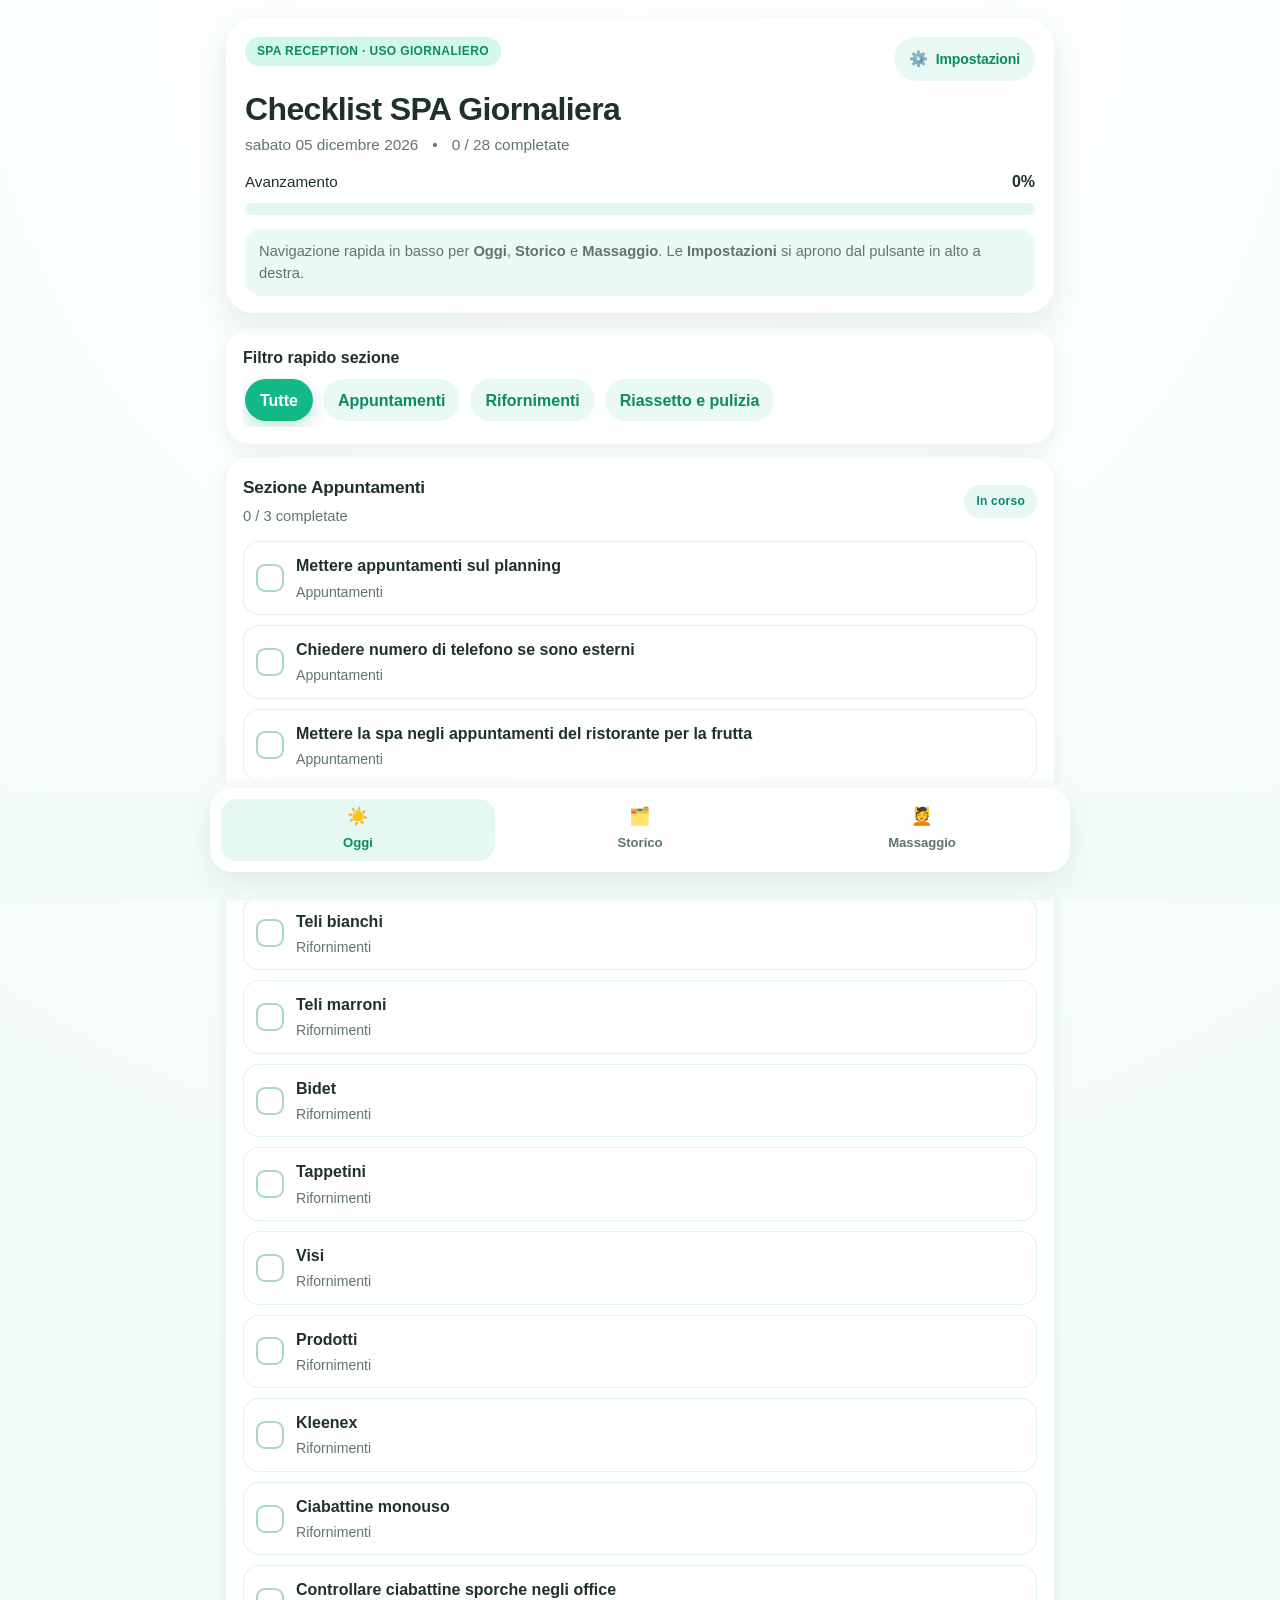
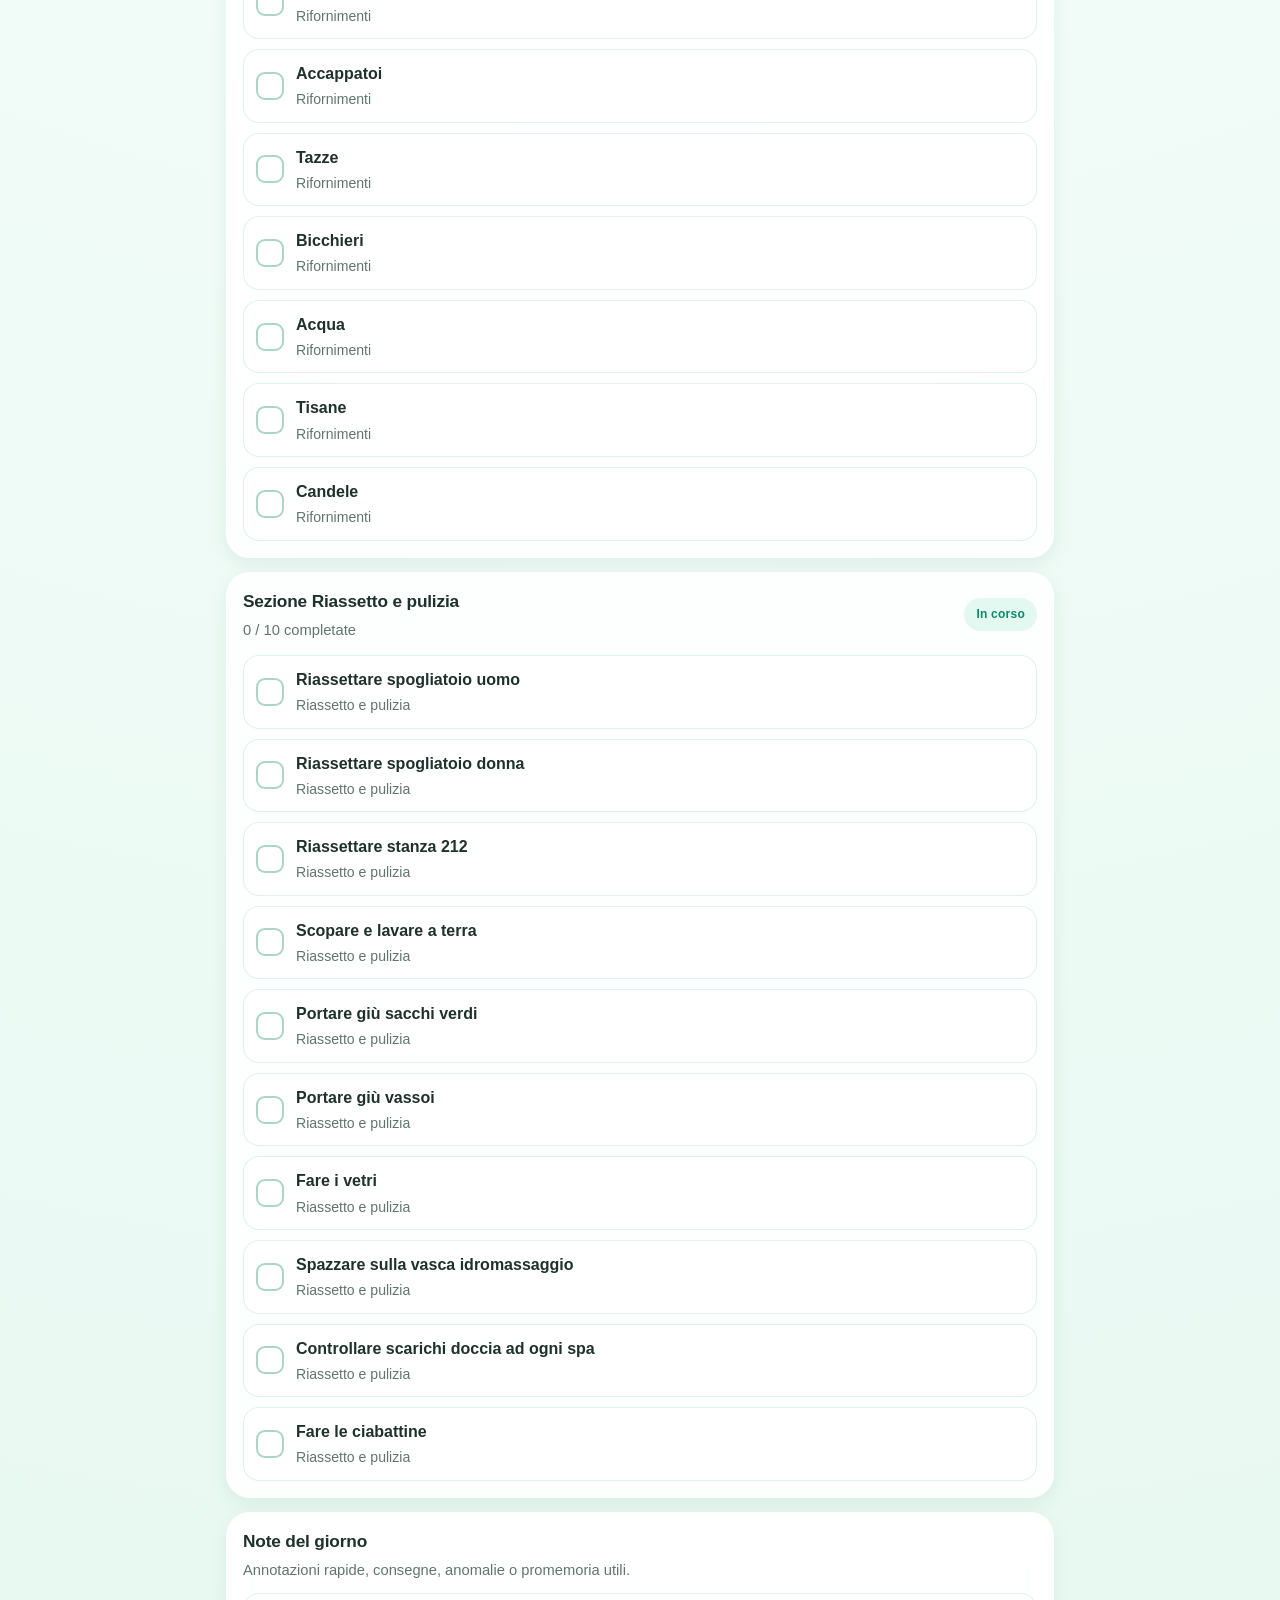
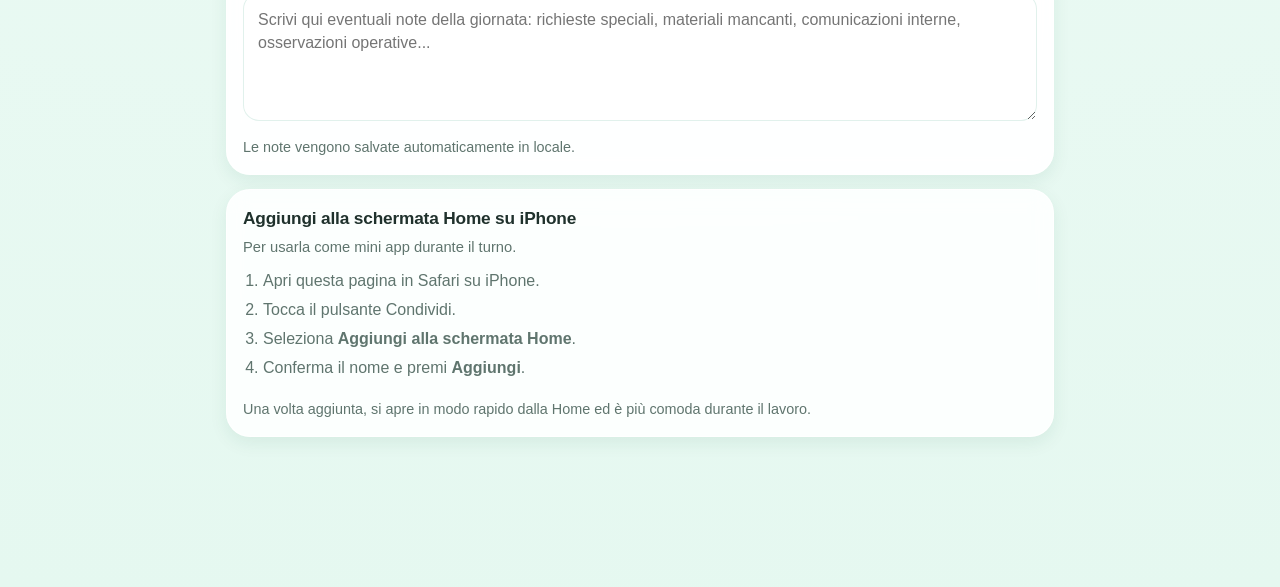
==== commit a1d21ce2: "as" ====
--- a/index.html
+++ b/index.html
@@ -21,7 +21,13 @@
   <div class="app">
     <div class="topbar">
       <header class="hero" aria-label="Intestazione checklist">
-        <div class="eyebrow">SPA Reception · Uso giornaliero</div>
+        <div class="hero-head">
+          <div class="eyebrow">SPA Reception · Uso giornaliero</div>
+          <button class="settings-top-btn" id="settingsTopBtn" type="button" aria-label="Apri impostazioni" aria-pressed="false">
+            <span class="settings-top-icon" id="settingsTopIcon" aria-hidden="true">⚙️</span>
+            <span class="settings-top-label" id="settingsTopLabel">Impostazioni</span>
+          </button>
+        </div>
         <h1>Checklist SPA Giornaliera</h1>
         <div class="subline">
           <span id="currentDateLabel">—</span>
@@ -40,7 +46,7 @@
         </div>
 
         <div class="hero-note">
-          Navigazione rapida in basso per <strong>Oggi</strong>, <strong>Storico</strong> e <strong>Massaggio</strong>.
+          Navigazione rapida in basso per <strong>Oggi</strong>, <strong>Storico</strong> e <strong>Massaggio</strong>. Le <strong>Impostazioni</strong> si aprono dal pulsante in alto a destra.
         </div>
       </header>
     </div>
@@ -92,11 +98,45 @@
         </section>
 
 
-        <section class="card card-strong settings-card" aria-label="Impostazioni e azioni rapide">
+      </section>
+
+      <section id="massageView" class="view" aria-label="Vista sequenza massaggio">
+        <div class="card card-strong massage-overview">
+          <div class="section-head" style="margin-bottom:0;">
+            <div class="section-title-wrap">
+              <h2 class="section-title">Sequenza massaggio</h2>
+              <div class="section-sub">Promemoria rapido del procedimento, separato dalla checklist operativa giornaliera.</div>
+            </div>
+          </div>
+          <p class="massage-intro">
+            Questa sezione è pensata come guida consultabile al volo durante il turno, con i passaggi ordinati in modo lineare e leggibile da iPhone.
+          </p>
+          <nav id="massageQuickNav" class="massage-mini-nav" aria-label="Naviga tra i passaggi del massaggio"></nav>
+        </div>
+
+        <section id="massageContainer" class="massage-grid" aria-label="Promemoria sequenza del massaggio"></section>
+      </section>
+
+      <section id="historyView" class="view" aria-label="Vista storico">
+        <div class="card card-strong">
           <div class="section-head">
             <div class="section-title-wrap">
+              <h2 class="section-title">Storico completo</h2>
+              <div class="section-sub">
+                Salva automaticamente checklist, orari e note del giorno precedente al cambio data.
+              </div>
+            </div>
+          </div>
+          <div id="historyList" class="history-list"></div>
+        </div>
+      </section>
+
+      <section id="settingsView" class="view" aria-label="Vista impostazioni">
+        <div class="card card-strong settings-card" aria-label="Impostazioni e azioni rapide">
+          <div class="section-head">
+            <div class="section-title-wrap">
               <h2 class="section-title">Impostazioni</h2>
-              <div class="section-sub">Personalizza l'app e gestisci le azioni generali da questa area dedicata.</div>
+              <div class="section-sub">Personalizza l'app e gestisci qui le azioni generali, separate dalla navigazione principale.</div>
             </div>
           </div>
 
@@ -134,38 +174,6 @@
               <button class="soft-btn" id="exportBtn" type="button">Esporta dati</button>
             </div>
           </div>
-        </section>
-
-      </section>
-
-      <section id="massageView" class="view" aria-label="Vista sequenza massaggio">
-        <div class="card card-strong massage-overview">
-          <div class="section-head" style="margin-bottom:0;">
-            <div class="section-title-wrap">
-              <h2 class="section-title">Sequenza massaggio</h2>
-              <div class="section-sub">Promemoria rapido del procedimento, separato dalla checklist operativa giornaliera.</div>
-            </div>
-          </div>
-          <p class="massage-intro">
-            Questa sezione è pensata come guida consultabile al volo durante il turno, con i passaggi ordinati in modo lineare e leggibile da iPhone.
-          </p>
-          <nav id="massageQuickNav" class="massage-mini-nav" aria-label="Naviga tra i passaggi del massaggio"></nav>
-        </div>
-
-        <section id="massageContainer" class="massage-grid" aria-label="Promemoria sequenza del massaggio"></section>
-      </section>
-
-      <section id="historyView" class="view" aria-label="Vista storico">
-        <div class="card card-strong">
-          <div class="section-head">
-            <div class="section-title-wrap">
-              <h2 class="section-title">Storico completo</h2>
-              <div class="section-sub">
-                Salva automaticamente checklist, orari e note del giorno precedente al cambio data.
-              </div>
-            </div>
-          </div>
-          <div id="historyList" class="history-list"></div>
         </div>
       </section>
 
--- a/styles.css
+++ b/styles.css
@@ -169,6 +169,50 @@
       padding: 18px 18px 16px;
     }
 
+    .hero-head {
+      display: flex;
+      align-items: flex-start;
+      justify-content: space-between;
+      gap: 12px;
+      margin-bottom: 10px;
+    }
+
+    .settings-top-btn {
+      min-height: 44px;
+      padding: 0 14px;
+      border-radius: 999px;
+      display: inline-flex;
+      align-items: center;
+      gap: 8px;
+      background: var(--accent-09);
+      color: var(--accent-strong);
+      border: 1px solid transparent;
+      font-weight: 800;
+      white-space: nowrap;
+      flex: 0 0 auto;
+      transition: var(--transition);
+    }
+
+    .settings-top-btn.active {
+      background: var(--accent-10);
+      border-color: var(--theme-outline);
+      box-shadow: var(--shadow-soft);
+    }
+
+    .settings-top-btn:active {
+      transform: scale(0.985);
+    }
+
+    .settings-top-icon {
+      font-size: 0.95rem;
+      line-height: 1;
+    }
+
+    .settings-top-label {
+      font-size: 0.88rem;
+      letter-spacing: -0.01em;
+    }
+
     .eyebrow {
       display: inline-flex;
       align-items: center;
@@ -181,7 +225,7 @@
       font-weight: 700;
       letter-spacing: 0.03em;
       text-transform: uppercase;
-      margin-bottom: 10px;
+      margin-bottom: 0;
     }
 
     h1 {
@@ -996,6 +1040,14 @@
     }
 
     @media (max-width: 440px) {
+      .settings-top-btn {
+        padding: 0 12px;
+      }
+
+      .settings-top-label {
+        font-size: 0.82rem;
+      }
+
       .theme-options {
         grid-template-columns: 1fr;
       }
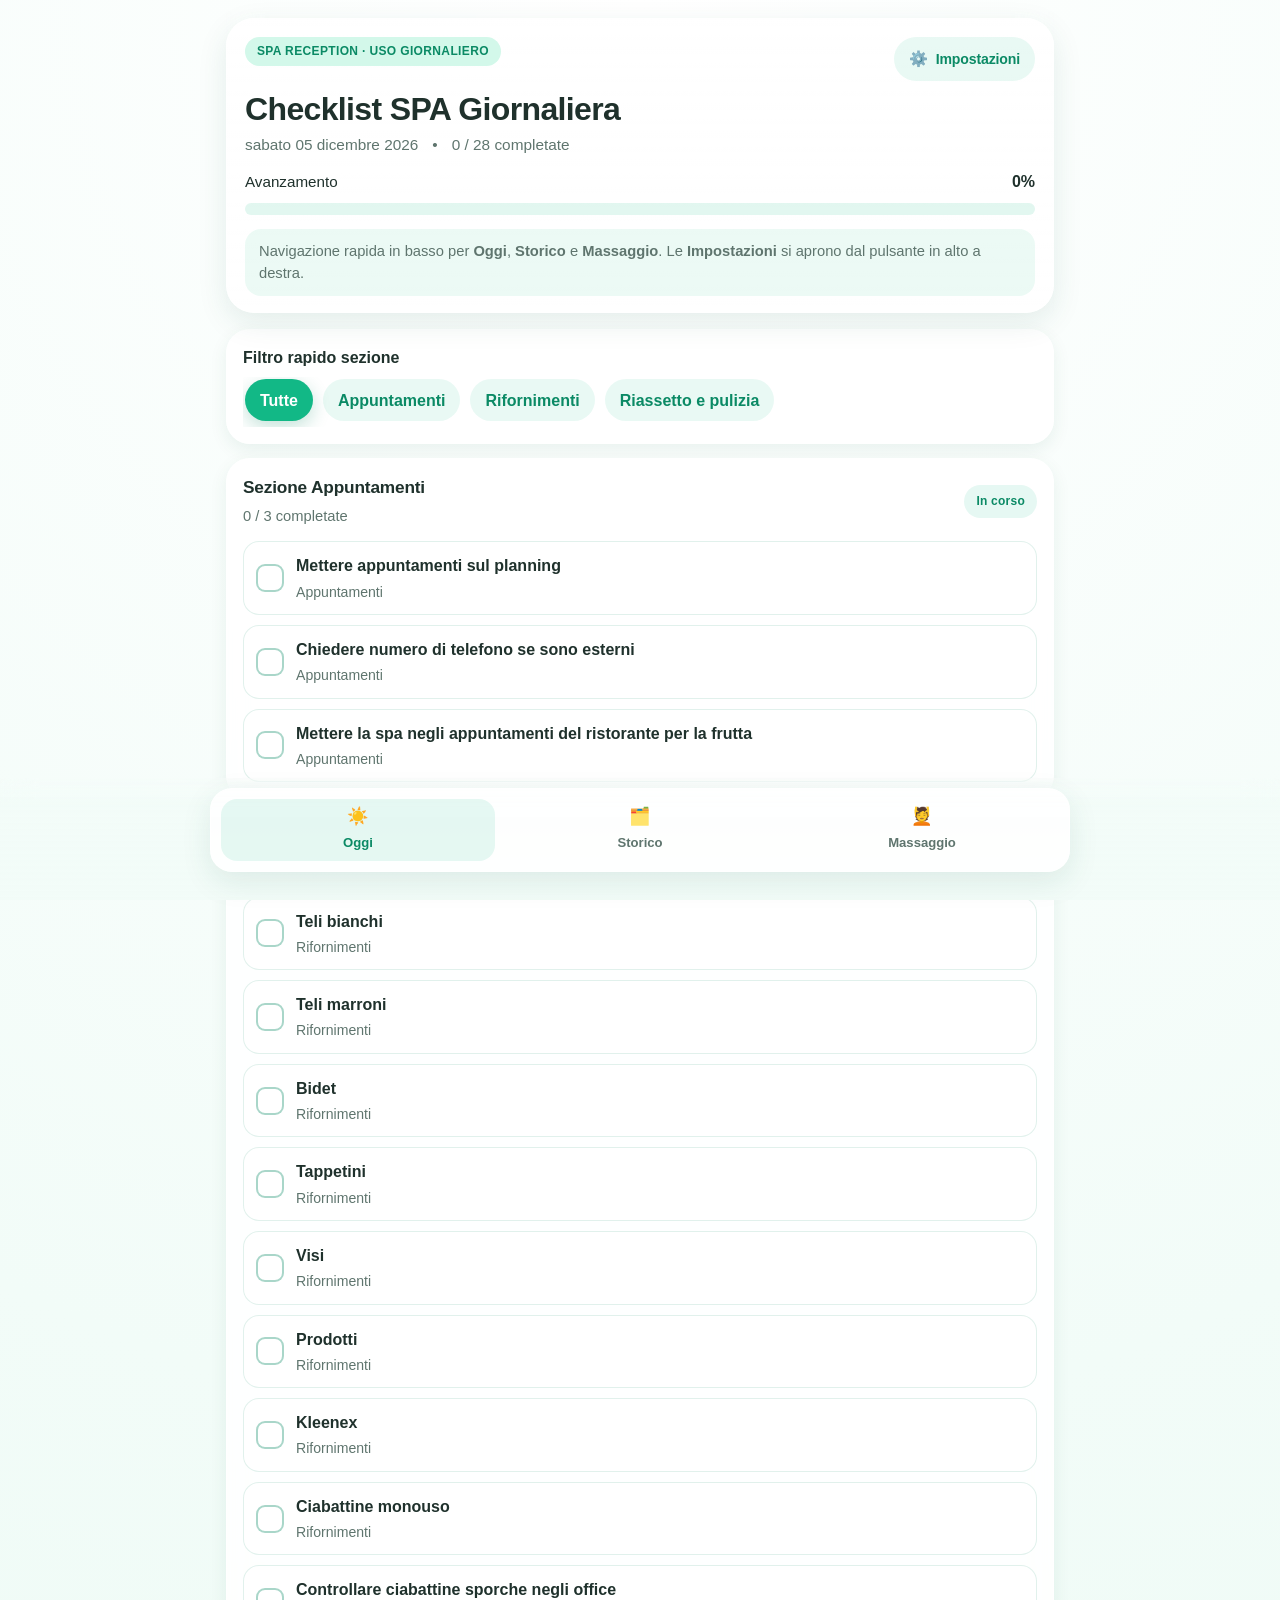
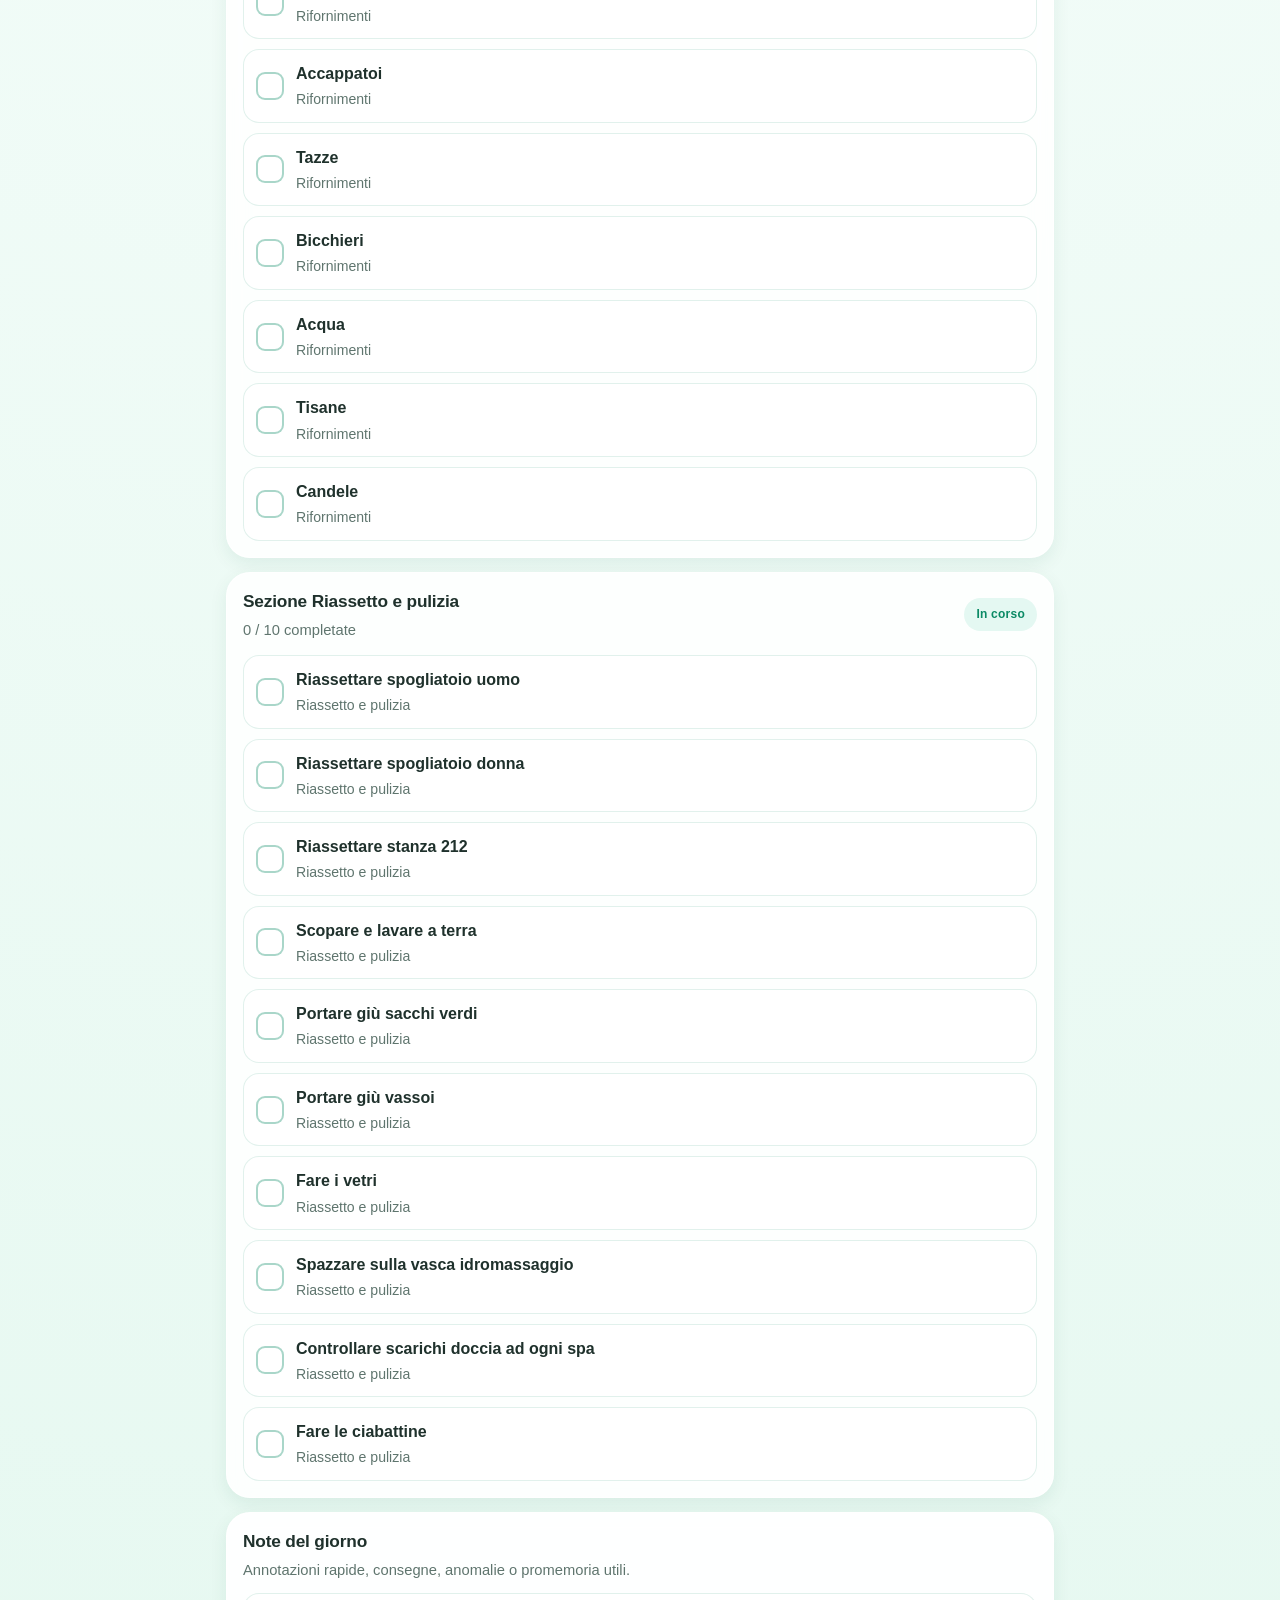
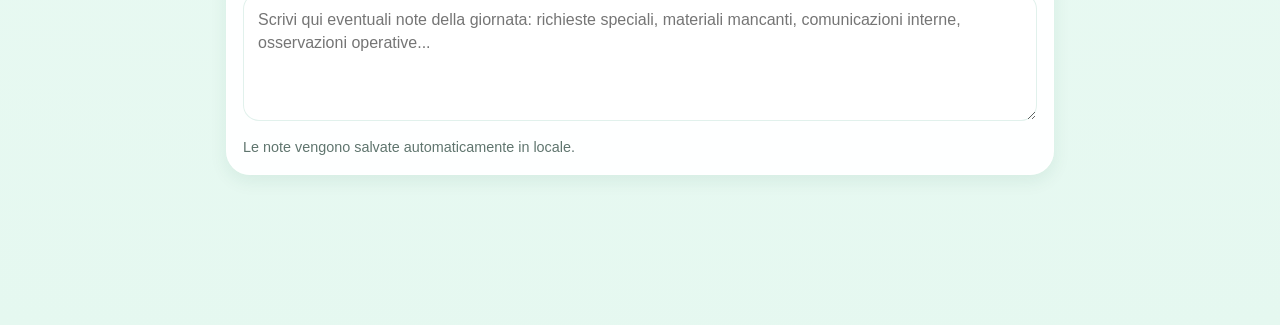
==== commit defcb2f6: "Remove iPhone Home screen installation instructions Removed instructions for adding to Home screen o" ====
--- a/index.html
+++ b/index.html
@@ -80,23 +80,6 @@
           ></textarea>
           <div class="hint">Le note vengono salvate automaticamente in locale.</div>
         </section>
-
-        <section class="card install-card" aria-label="Aggiungi alla schermata Home">
-          <div class="section-title-wrap">
-            <h2 class="section-title">Aggiungi alla schermata Home su iPhone</h2>
-            <div class="section-sub">Per usarla come mini app durante il turno.</div>
-          </div>
-          <ol>
-            <li>Apri questa pagina in Safari su iPhone.</li>
-            <li>Tocca il pulsante Condividi.</li>
-            <li>Seleziona <strong>Aggiungi alla schermata Home</strong>.</li>
-            <li>Conferma il nome e premi <strong>Aggiungi</strong>.</li>
-          </ol>
-          <div class="hint">
-            Una volta aggiunta, si apre in modo rapido dalla Home ed è più comoda durante il lavoro.
-          </div>
-        </section>
-
 
       </section>
 
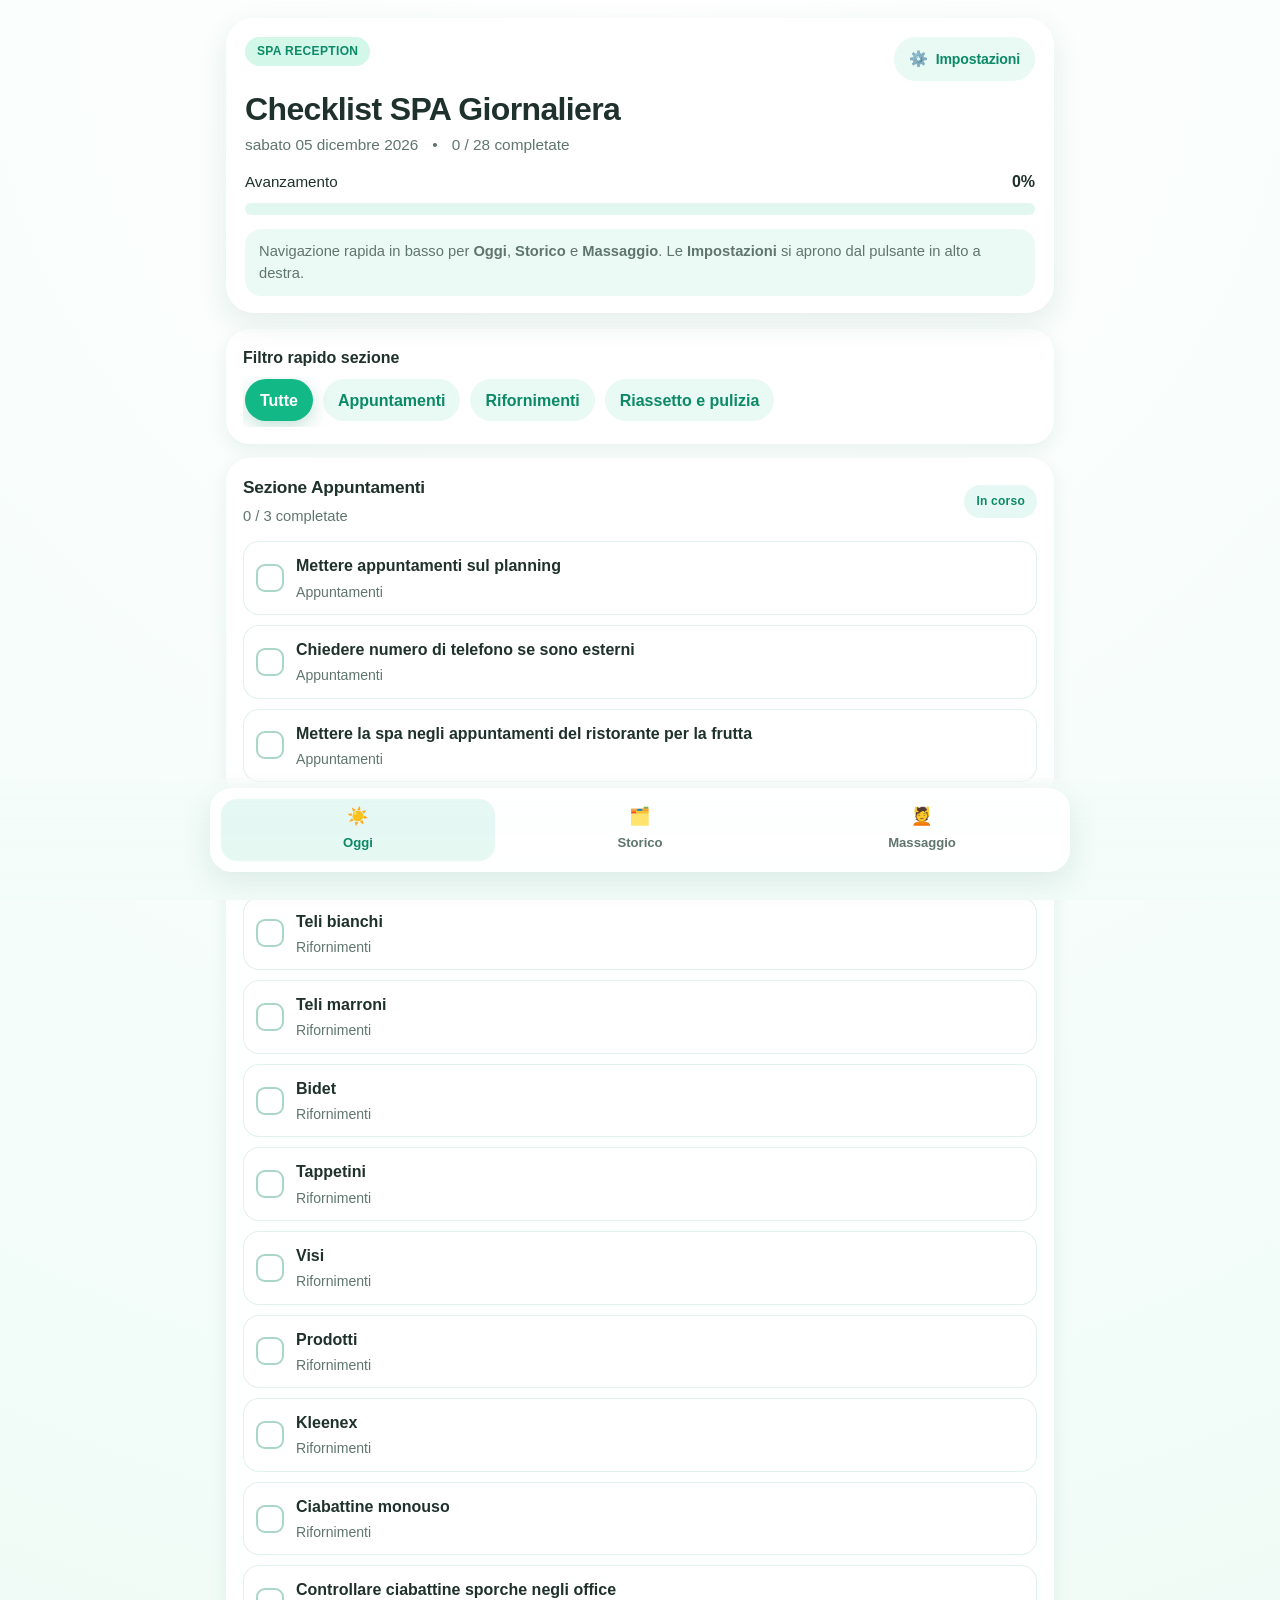
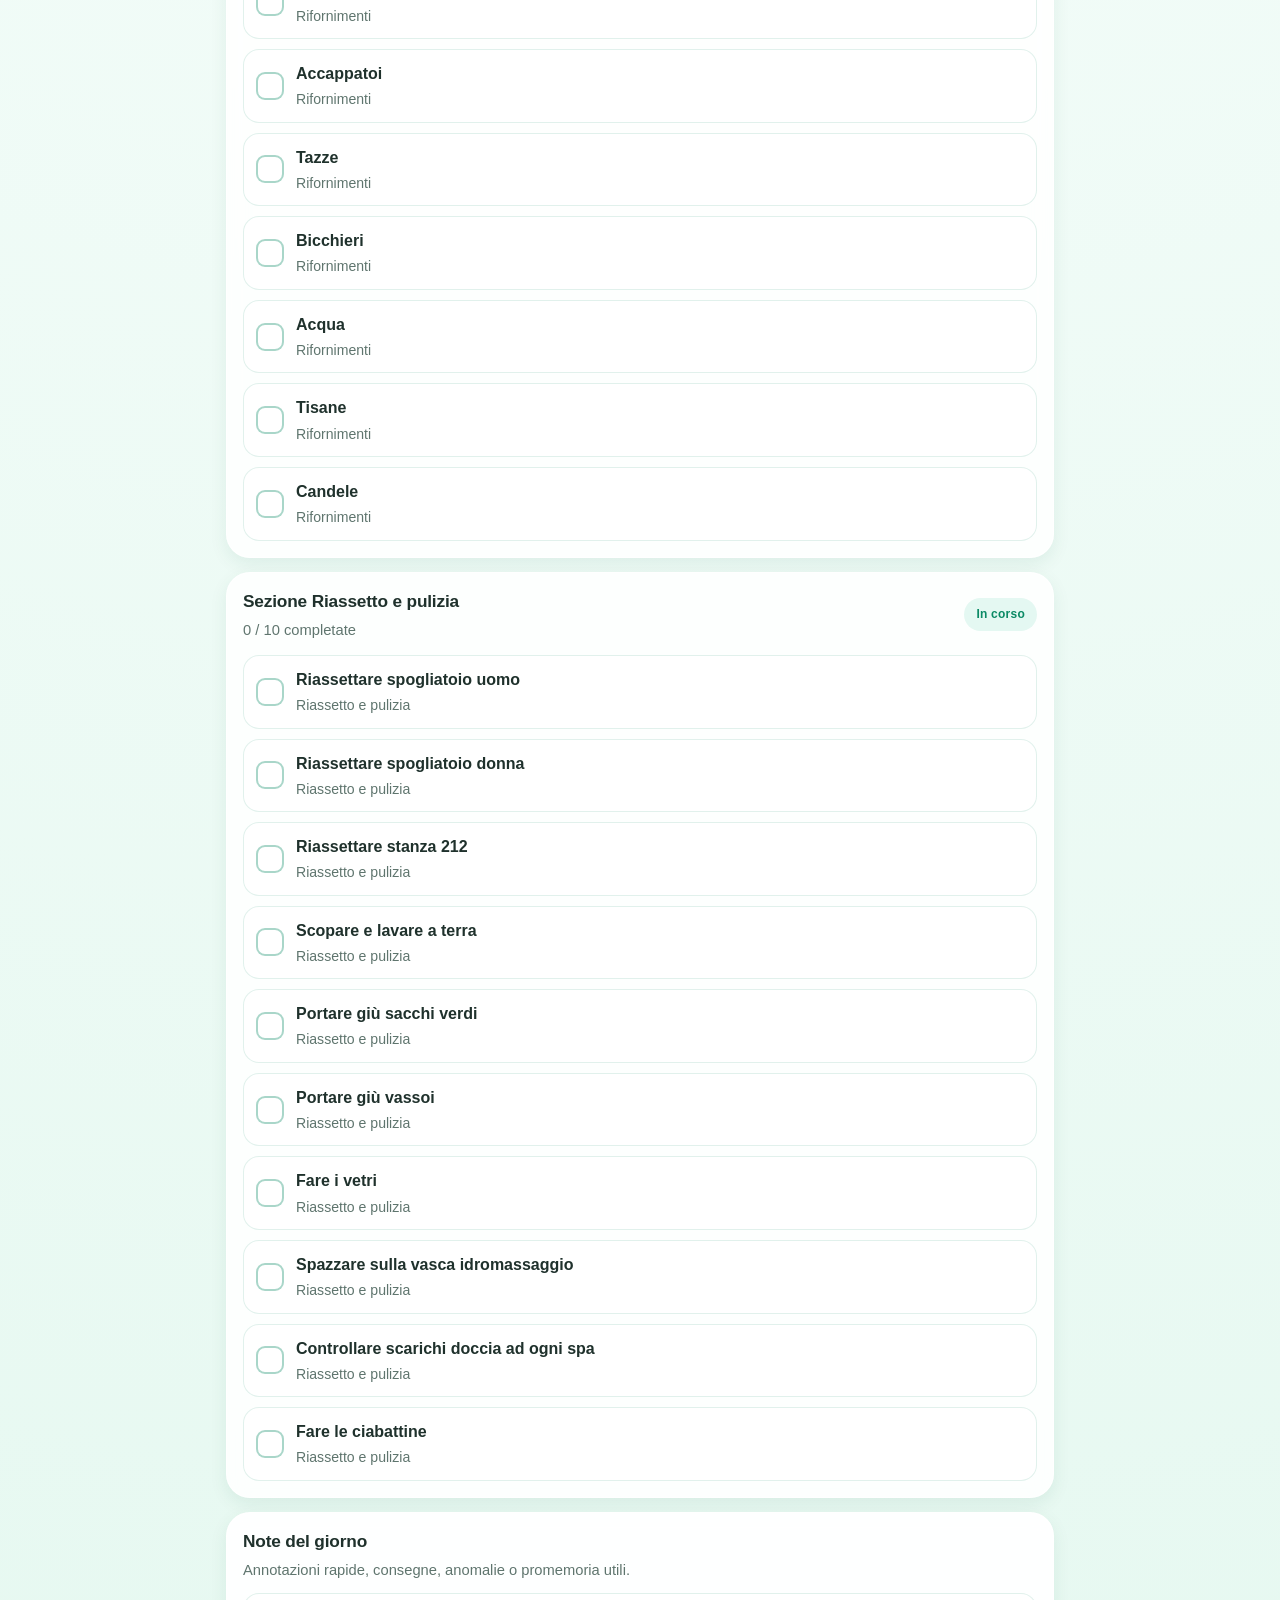
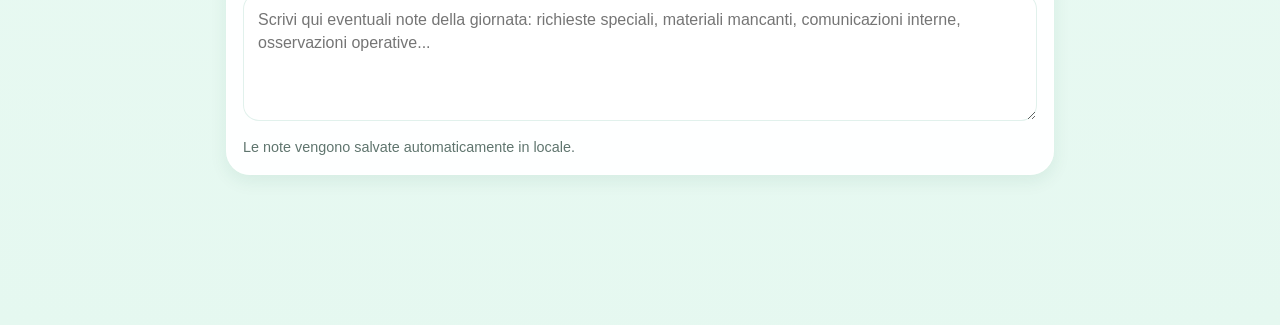
==== commit 54d19435: "k" ====
--- a/index.html
+++ b/index.html
@@ -3,7 +3,7 @@
 <head>
   <meta charset="UTF-8" />
   <meta name="viewport" content="width=device-width, initial-scale=1, viewport-fit=cover, user-scalable=no" />
-  <title>Checklist SPA Giornaliera</title>
+  <title>Checklist SPA</title>
 
   <meta name="apple-mobile-web-app-capable" content="yes" />
   <meta name="apple-mobile-web-app-status-bar-style" content="default" />
@@ -22,7 +22,7 @@
     <div class="topbar">
       <header class="hero" aria-label="Intestazione checklist">
         <div class="hero-head">
-          <div class="eyebrow">SPA Reception · Uso giornaliero</div>
+          <div class="eyebrow">SPA Reception</div>
           <button class="settings-top-btn" id="settingsTopBtn" type="button" aria-label="Apri impostazioni" aria-pressed="false">
             <span class="settings-top-icon" id="settingsTopIcon" aria-hidden="true">⚙️</span>
             <span class="settings-top-label" id="settingsTopLabel">Impostazioni</span>
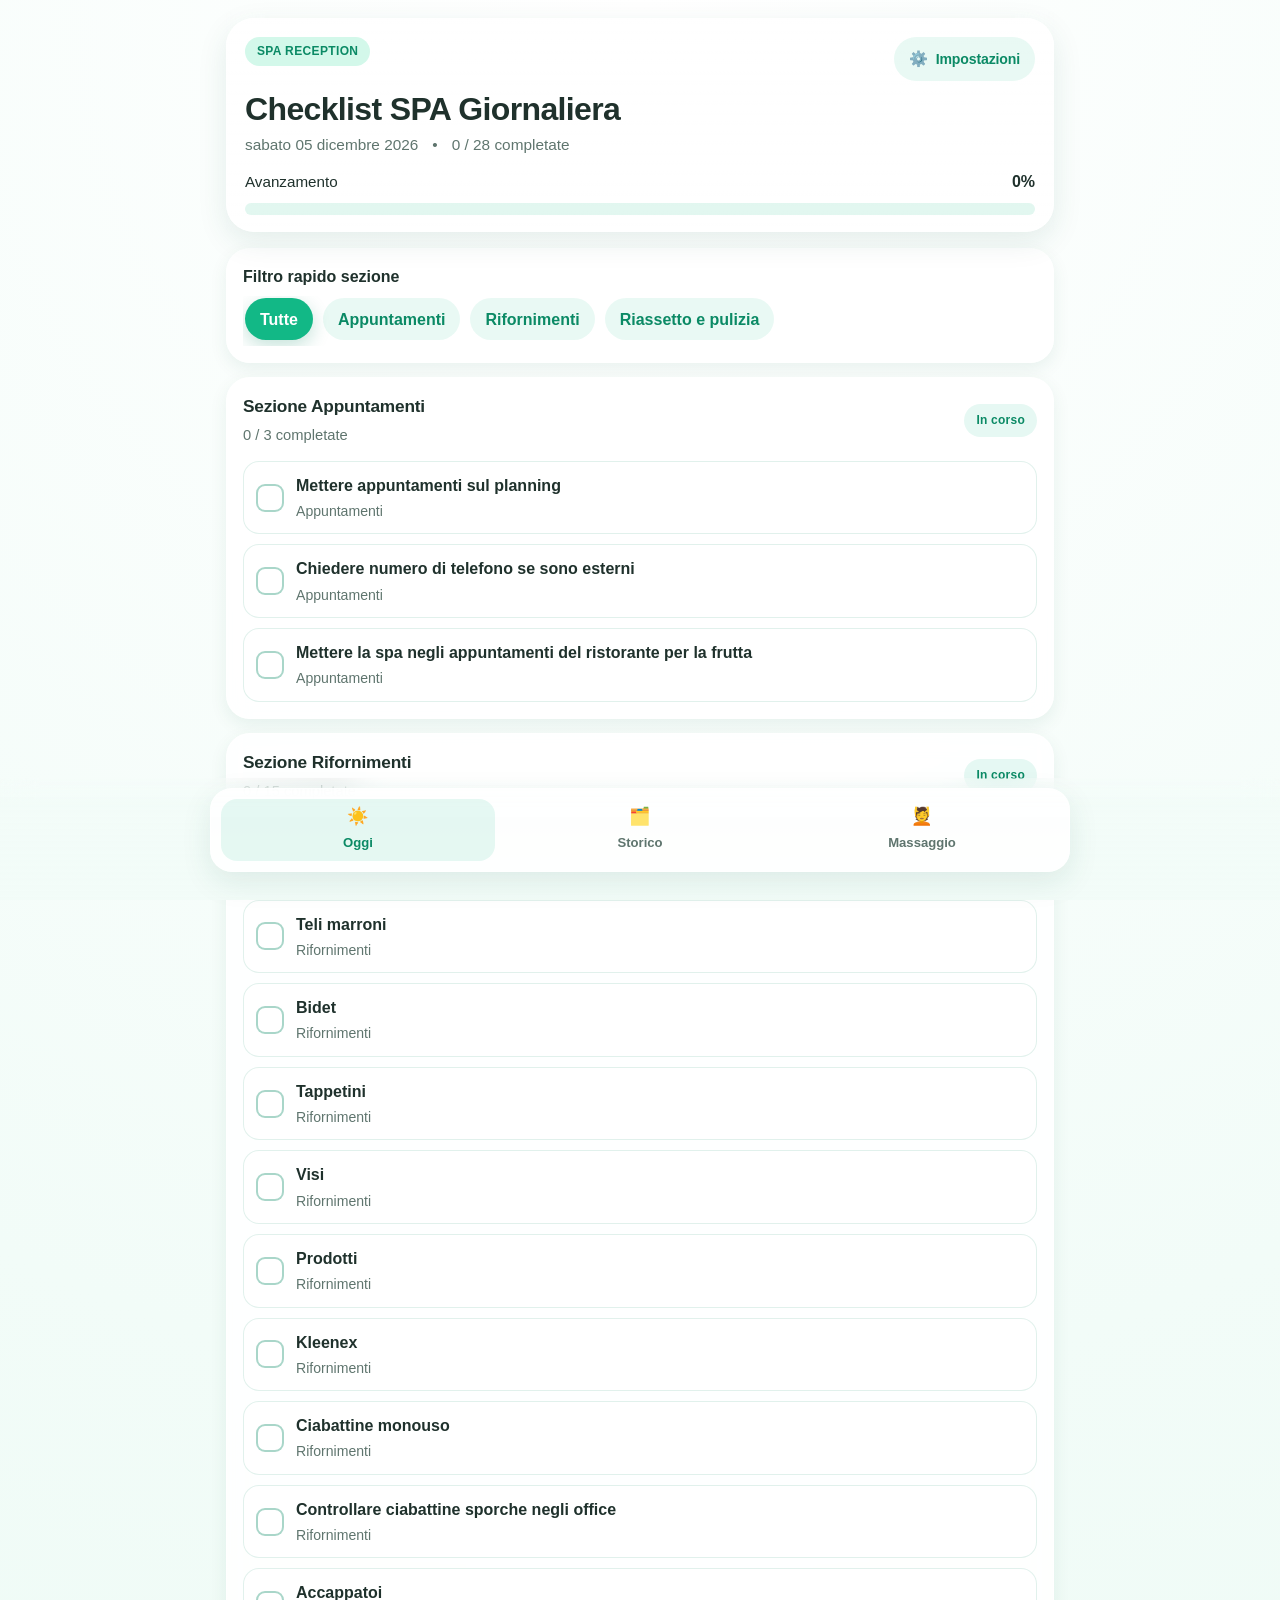
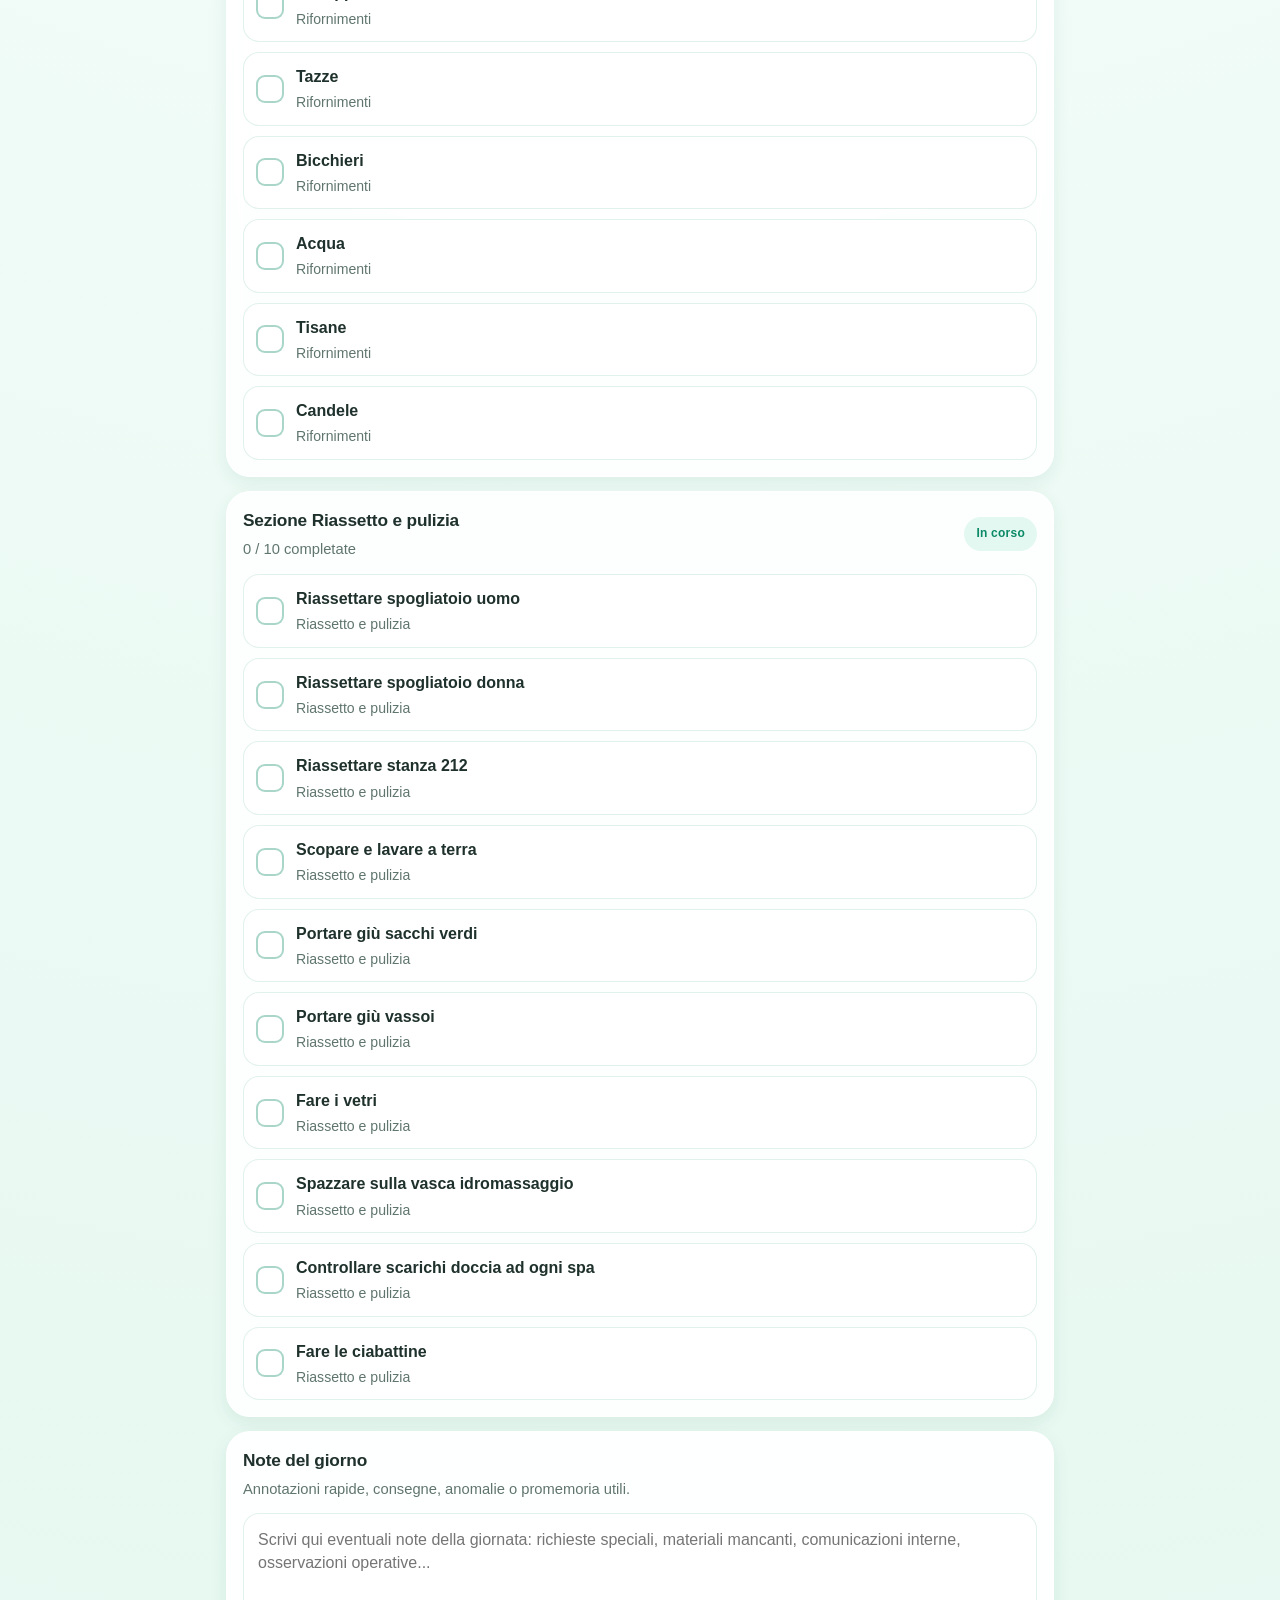
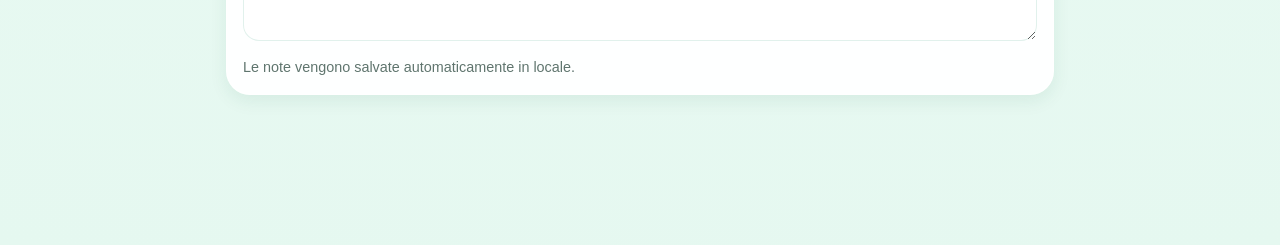
==== commit f2451fbc: "Remove hero-note from index.html Removed hero-note section from the header." ====
--- a/index.html
+++ b/index.html
@@ -43,10 +43,6 @@
           <div class="progress" aria-hidden="true">
             <span id="progressBar"></span>
           </div>
-        </div>
-
-        <div class="hero-note">
-          Navigazione rapida in basso per <strong>Oggi</strong>, <strong>Storico</strong> e <strong>Massaggio</strong>. Le <strong>Impostazioni</strong> si aprono dal pulsante in alto a destra.
         </div>
       </header>
     </div>
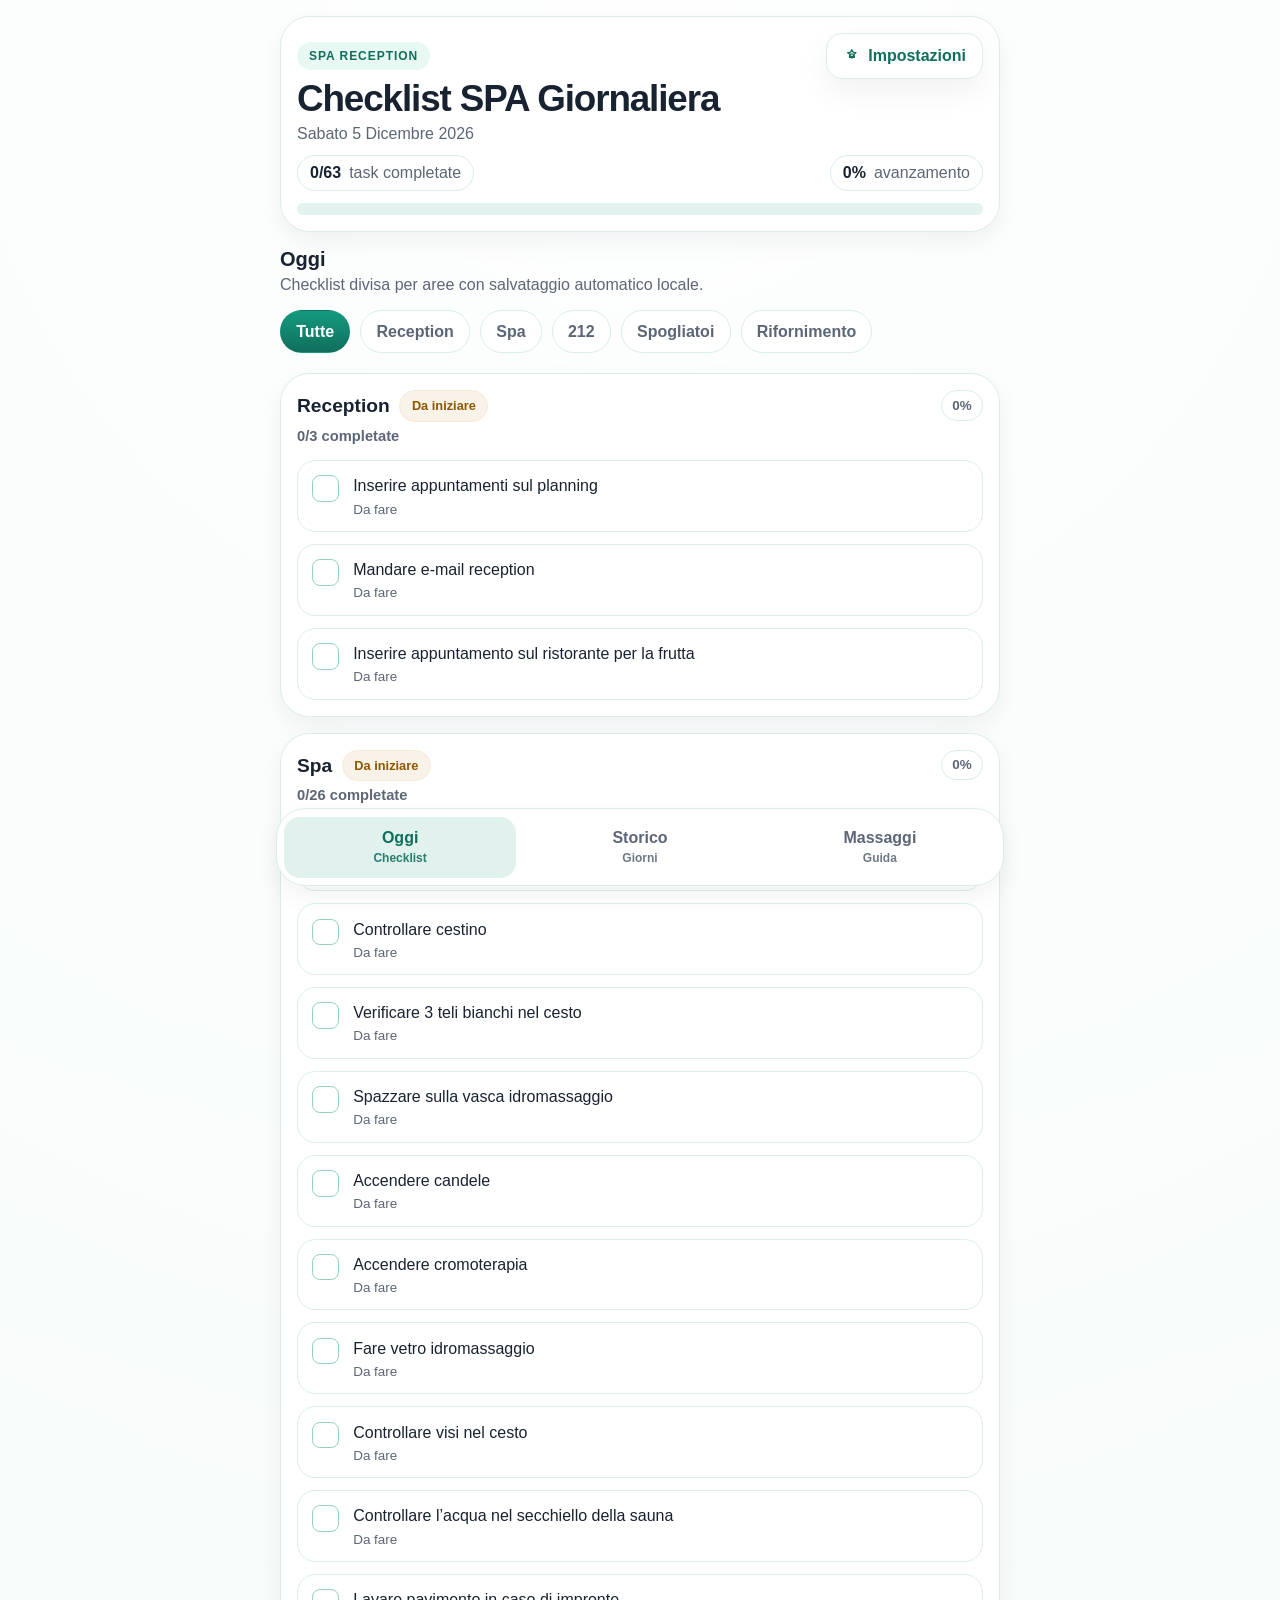
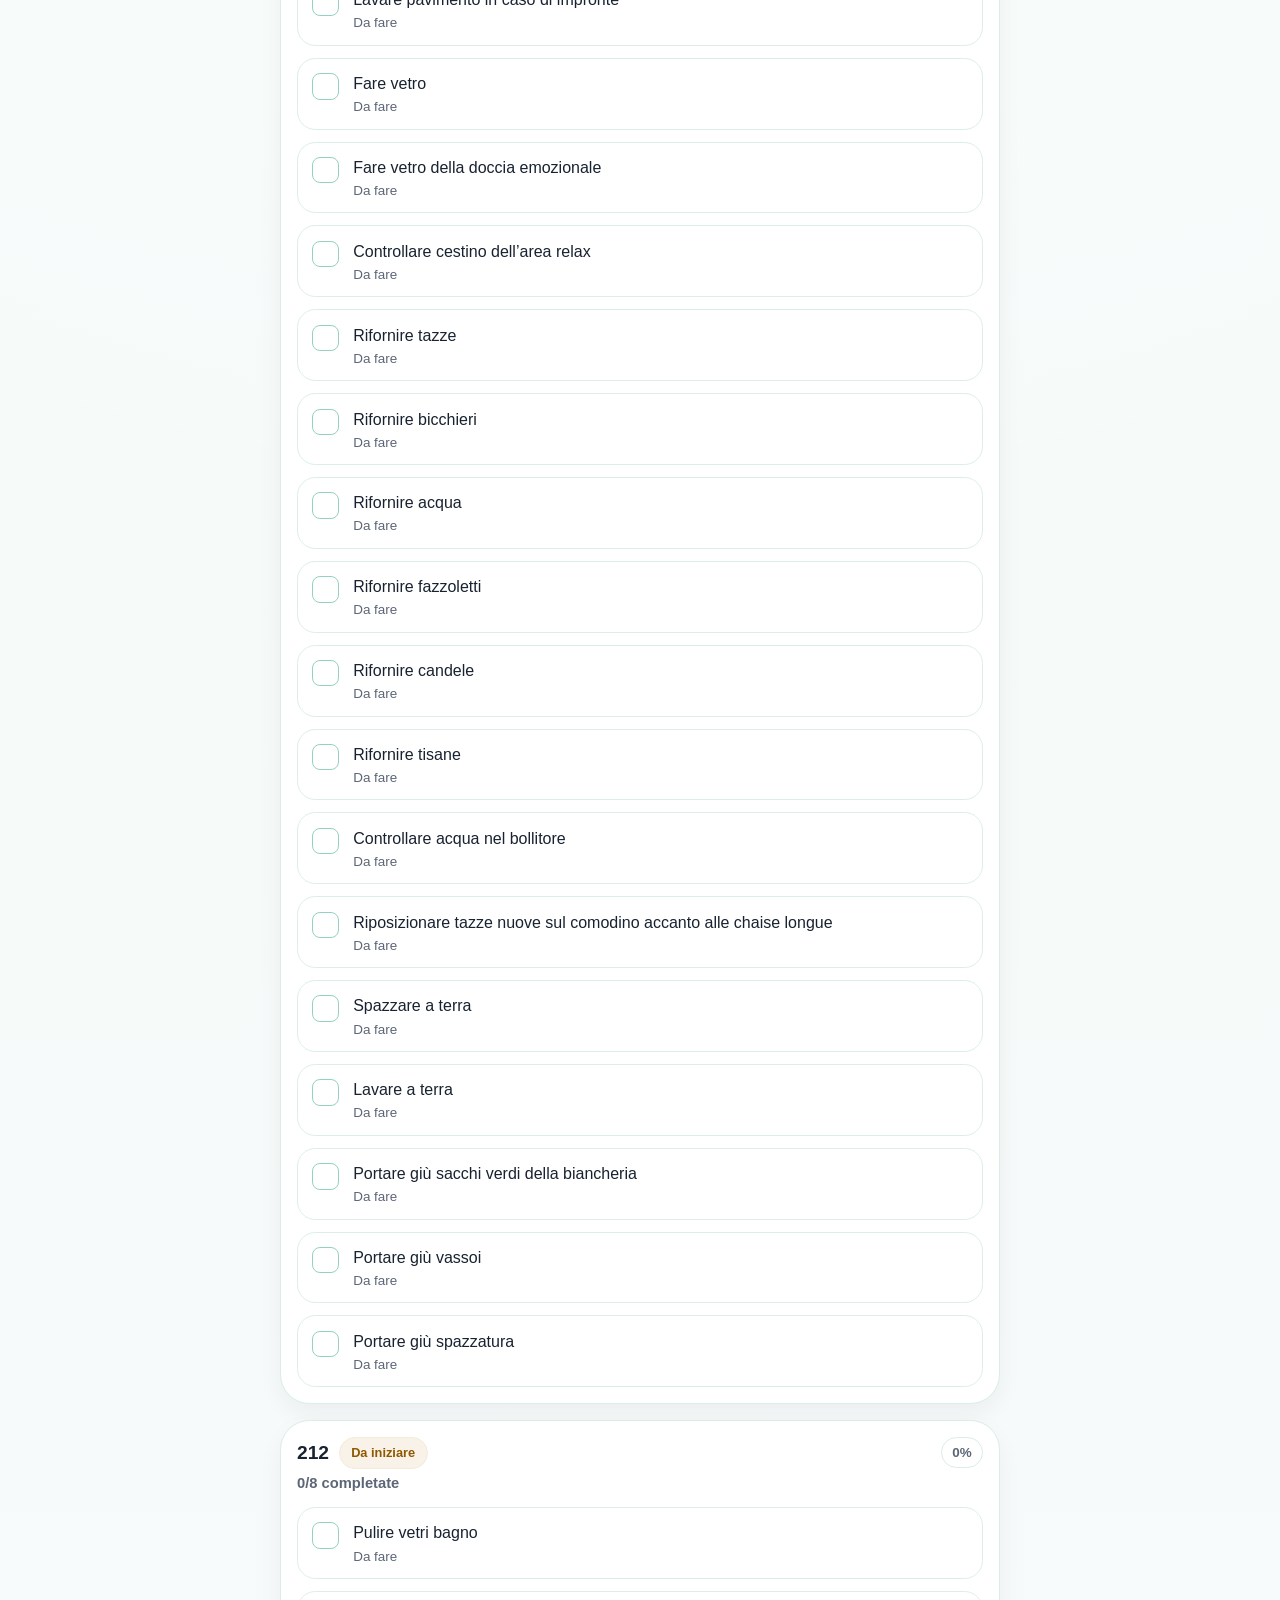
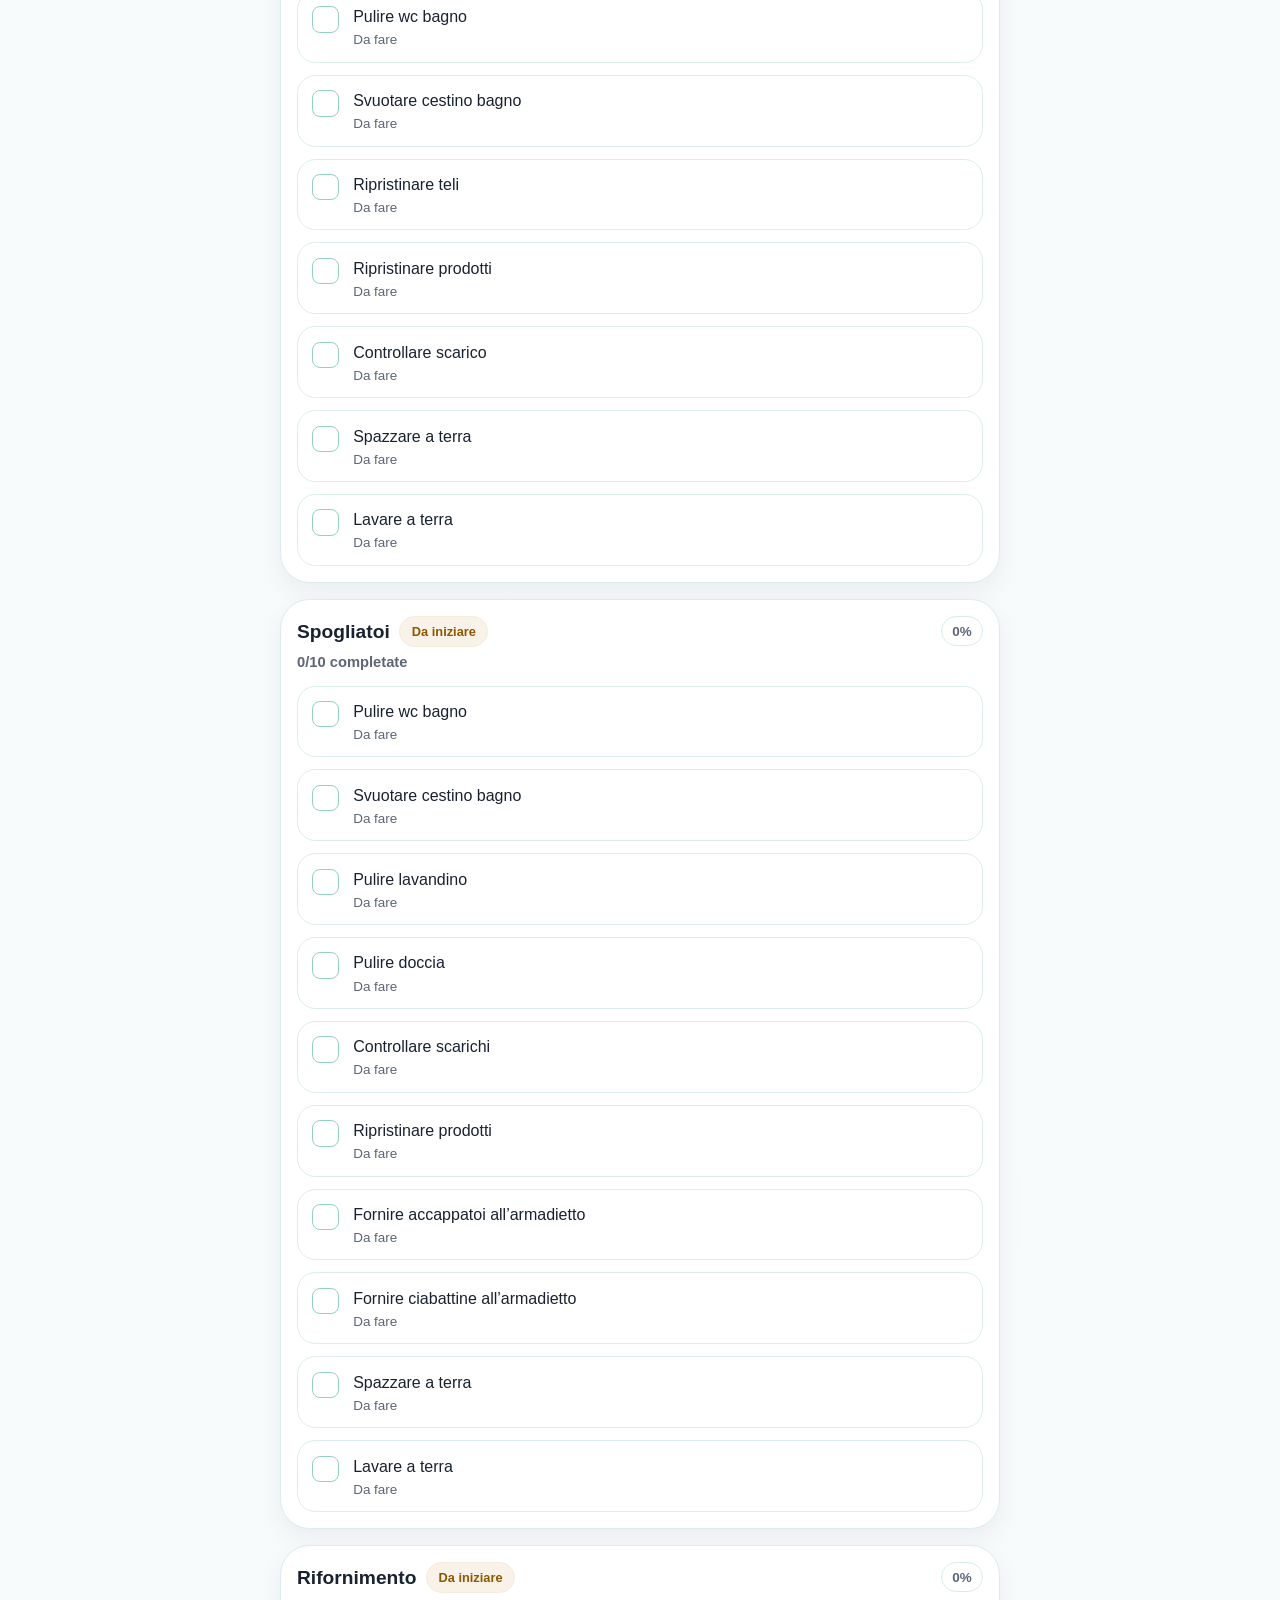
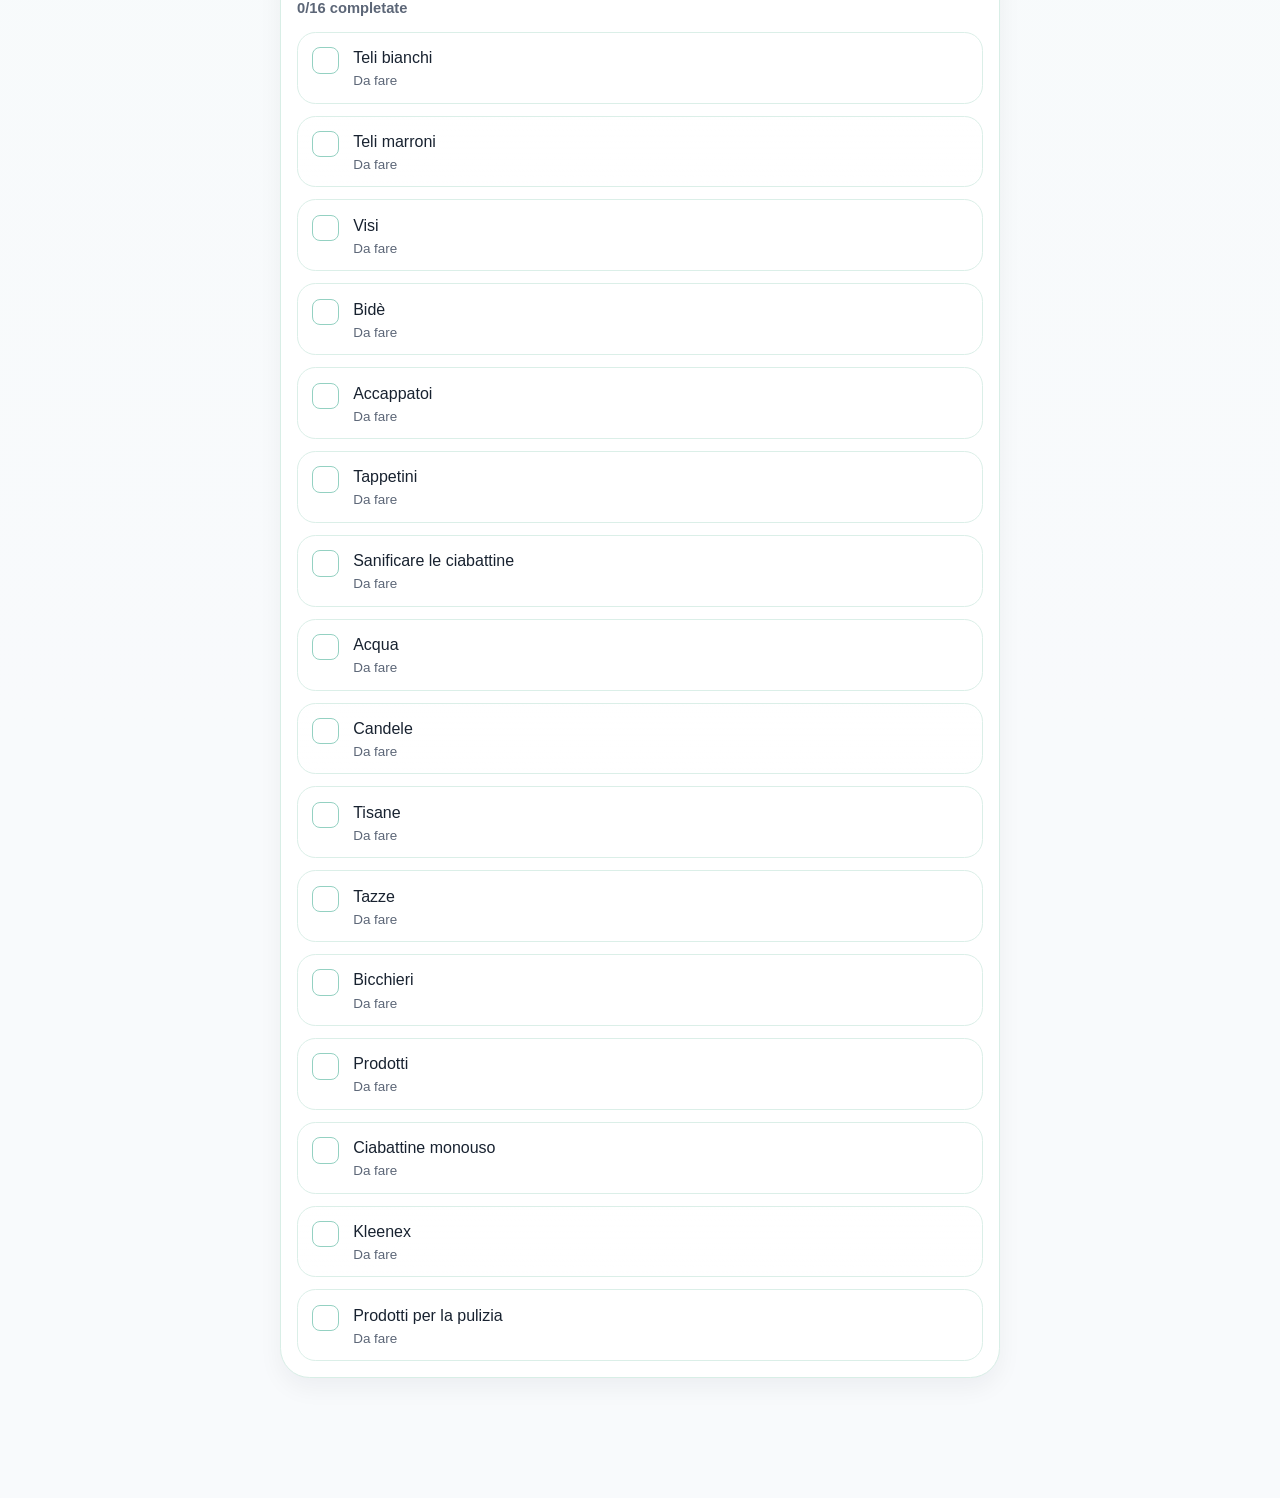
==== commit 179afba8: "cambio app" ====
--- a/index.html
+++ b/index.html
@@ -1,182 +1,23 @@
 <!DOCTYPE html>
 <html lang="it">
-<head>
-  <meta charset="UTF-8" />
-  <meta name="viewport" content="width=device-width, initial-scale=1, viewport-fit=cover, user-scalable=no" />
-  <title>Checklist SPA</title>
-
-  <meta name="apple-mobile-web-app-capable" content="yes" />
-  <meta name="apple-mobile-web-app-status-bar-style" content="default" />
-  <meta name="apple-mobile-web-app-title" content="SPA Checklist" />
-  <meta id="themeColorMeta" name="theme-color" content="#f2fcf8" />
-
-  <link rel="manifest" href="./manifest.webmanifest" />
-  <link rel="apple-touch-icon" href="./icons/apple-touch-icon.png" />
-  <link rel="icon" type="image/png" sizes="192x192" href="./icons/icon-192.png" />
-  <link rel="stylesheet" href="./styles.css" />
-</head>
-<body>
-<div class="save-toast" id="saveToast" aria-live="polite">Salvato</div>
-
-  <div class="app">
-    <div class="topbar">
-      <header class="hero" aria-label="Intestazione checklist">
-        <div class="hero-head">
-          <div class="eyebrow">SPA Reception</div>
-          <button class="settings-top-btn" id="settingsTopBtn" type="button" aria-label="Apri impostazioni" aria-pressed="false">
-            <span class="settings-top-icon" id="settingsTopIcon" aria-hidden="true">⚙️</span>
-            <span class="settings-top-label" id="settingsTopLabel">Impostazioni</span>
-          </button>
-        </div>
-        <h1>Checklist SPA Giornaliera</h1>
-        <div class="subline">
-          <span id="currentDateLabel">—</span>
-          <span>•</span>
-          <span id="statusSummary">0 / 0 completate</span>
-        </div>
-
-        <div class="progress-wrap" aria-label="Avanzamento giornata">
-          <div class="progress-meta">
-            <span>Avanzamento</span>
-            <strong id="progressPercent">0%</strong>
-          </div>
-          <div class="progress" aria-hidden="true">
-            <span id="progressBar"></span>
-          </div>
-        </div>
-      </header>
-    </div>
-
-    <main>
-      <section id="todayView" class="view active" aria-label="Vista di oggi">
-        <div class="section-tools card card-strong">
-          <div>
-            <strong style="display:block; margin-bottom:8px;">Filtro rapido sezione</strong>
-            <div class="chip-row" id="sectionFilters" aria-label="Filtra per sezione"></div>
-          </div>
-          <div class="last-completed" id="lastCompletedBox">
-            <span>Ultima attività:</span>
-            <strong id="lastCompletedText"></strong>
-          </div>
-        </div>
-
-        <section id="sectionsContainer" aria-label="Checklist attività"></section>
-
-        <section class="card note-card card-strong" aria-label="Note del giorno">
-          <div class="section-head" style="margin-bottom:12px;">
-            <div class="section-title-wrap">
-              <h2 class="section-title">Note del giorno</h2>
-              <div class="section-sub">Annotazioni rapide, consegne, anomalie o promemoria utili.</div>
-            </div>
-          </div>
-          <textarea
-            id="dailyNotes"
-            placeholder="Scrivi qui eventuali note della giornata: richieste speciali, materiali mancanti, comunicazioni interne, osservazioni operative..."
-            aria-label="Note del giorno"
-          ></textarea>
-          <div class="hint">Le note vengono salvate automaticamente in locale.</div>
-        </section>
-
-      </section>
-
-      <section id="massageView" class="view" aria-label="Vista sequenza massaggio">
-        <div class="card card-strong massage-overview">
-          <div class="section-head" style="margin-bottom:0;">
-            <div class="section-title-wrap">
-              <h2 class="section-title">Sequenza massaggio</h2>
-              <div class="section-sub">Promemoria rapido del procedimento, separato dalla checklist operativa giornaliera.</div>
-            </div>
-          </div>
-          <p class="massage-intro">
-            Questa sezione è pensata come guida consultabile al volo durante il turno, con i passaggi ordinati in modo lineare e leggibile da iPhone.
-          </p>
-          <nav id="massageQuickNav" class="massage-mini-nav" aria-label="Naviga tra i passaggi del massaggio"></nav>
-        </div>
-
-        <section id="massageContainer" class="massage-grid" aria-label="Promemoria sequenza del massaggio"></section>
-      </section>
-
-      <section id="historyView" class="view" aria-label="Vista storico">
-        <div class="card card-strong">
-          <div class="section-head">
-            <div class="section-title-wrap">
-              <h2 class="section-title">Storico completo</h2>
-              <div class="section-sub">
-                Salva automaticamente checklist, orari e note del giorno precedente al cambio data.
-              </div>
-            </div>
-          </div>
-          <div id="historyList" class="history-list"></div>
-        </div>
-      </section>
-
-      <section id="settingsView" class="view" aria-label="Vista impostazioni">
-        <div class="card card-strong settings-card" aria-label="Impostazioni e azioni rapide">
-          <div class="section-head">
-            <div class="section-title-wrap">
-              <h2 class="section-title">Impostazioni</h2>
-              <div class="section-sub">Personalizza l'app e gestisci qui le azioni generali, separate dalla navigazione principale.</div>
-            </div>
-          </div>
-
-          <div class="settings-group">
-            <div class="theme-strip" aria-label="Selezione palette colori">
-              <div class="theme-strip-label">Palette colore</div>
-              <div class="theme-options" role="radiogroup" aria-label="Scegli la palette dell'app">
-                <button class="theme-option active" id="themeEmerald" type="button" data-theme="emerald" role="radio" aria-checked="true">
-                  <span class="theme-swatches" aria-hidden="true">
-                    <span class="sw1"></span><span class="sw2"></span><span class="sw3"></span>
-                  </span>
-                  <span class="theme-copy">
-                    <strong>Smeraldo</strong>
-                    <small>menta · brillante</small>
-                  </span>
-                </button>
-                <button class="theme-option" id="themeCipria" type="button" data-theme="cipria" role="radio" aria-checked="false">
-                  <span class="theme-swatches" aria-hidden="true">
-                    <span class="sw1"></span><span class="sw2"></span><span class="sw3"></span>
-                  </span>
-                  <span class="theme-copy">
-                    <strong>Rosa cipria</strong>
-                    <small>sabbia · grigio caldo</small>
-                  </span>
-                </button>
-              </div>
-            </div>
-          </div>
-
-          <div class="settings-group">
-            <div class="theme-strip-label">Azioni rapide</div>
-            <div class="quick-grid settings-actions">
-              <button class="primary-btn" id="completeAllBtn" type="button">Segna tutto completato</button>
-              <button class="danger-btn" id="resetBtn" type="button">Reset manuale</button>
-              <button class="soft-btn" id="exportBtn" type="button">Esporta dati</button>
-            </div>
-          </div>
-        </div>
-      </section>
-
-      <div class="footer-space"></div>
-    </main>
-  </div>
-
-  <nav class="sticky-bar" aria-label="Navigazione principale">
-    <div class="sticky-inner sticky-inner-nav">
-      <button class="nav-btn active" id="todayBtn" type="button">
-        <span class="icon">☀️</span>
-        <span>Oggi</span>
-      </button>
-      <button class="nav-btn" id="historyBtn" type="button">
-        <span class="icon">🗂️</span>
-        <span>Storico</span>
-      </button>
-      <button class="nav-btn" id="massageBtn" type="button">
-        <span class="icon">💆</span>
-        <span>Massaggio</span>
-      </button>
-    </div>
-  </nav>
-  <script src="./data.js"></script>
-  <script src="./app.js"></script>
-</body>
+  <head>
+    <meta charset="UTF-8" />
+    <meta name="viewport" content="width=device-width, initial-scale=1, viewport-fit=cover" />
+    <meta name="theme-color" content="#f4fbf8" />
+    <meta name="apple-mobile-web-app-capable" content="yes" />
+    <meta name="apple-mobile-web-app-status-bar-style" content="default" />
+    <meta
+      name="description"
+      content="Checklist SPA Reception: web app mobile-first per la gestione giornaliera della checklist reception, spa e storico attività."
+    />
+    <title>Checklist SPA Reception</title>
+    <link rel="stylesheet" href="./css/base.css" />
+    <link rel="stylesheet" href="./css/layout.css" />
+    <link rel="stylesheet" href="./css/components.css" />
+    <link rel="stylesheet" href="./css/themes.css" />
+  </head>
+  <body>
+    <div id="app"></div>
+    <script type="module" src="./js/app.js"></script>
+  </body>
 </html>
--- a/css/base.css
+++ b/css/base.css
@@ -0,0 +1,131 @@
+/* Base reset e variabili condivise */
+:root {
+  --font-sans: -apple-system, BlinkMacSystemFont, "SF Pro Text", "SF Pro Display", "Segoe UI", Roboto,
+    Helvetica, Arial, sans-serif;
+
+  --radius-xs: 0.65rem;
+  --radius-sm: 0.9rem;
+  --radius-md: 1.15rem;
+  --radius-lg: 1.5rem;
+  --radius-xl: 1.85rem;
+  --radius-pill: 999px;
+
+  --shadow-soft: 0 12px 32px rgba(16, 24, 40, 0.06);
+  --shadow-card: 0 10px 24px rgba(16, 24, 40, 0.05);
+  --shadow-elevated: 0 20px 48px rgba(16, 24, 40, 0.12);
+
+  --space-1: 0.25rem;
+  --space-2: 0.5rem;
+  --space-3: 0.75rem;
+  --space-4: 1rem;
+  --space-5: 1.25rem;
+  --space-6: 1.5rem;
+  --space-7: 1.75rem;
+  --space-8: 2rem;
+
+  --color-primary: #159a7f;
+  --color-secondary: #5ac7ad;
+  --color-accent: #0f6f5c;
+  --color-bg: #f4fbf8;
+  --color-surface: #ffffff;
+  --color-border: #d8eee6;
+  --color-badge-bg: #e8f8f2;
+  --color-badge-text: #0f6f5c;
+  --color-text: #182230;
+  --color-text-muted: #5c6677;
+  --color-progress-bg: rgba(21, 154, 127, 0.12);
+  --color-overlay: rgba(12, 18, 28, 0.44);
+  --color-danger: #c93e4b;
+  --color-success: #1c8f68;
+  --color-warning: #c77c1a;
+}
+
+* {
+  box-sizing: border-box;
+}
+
+html {
+  -webkit-text-size-adjust: 100%;
+  text-size-adjust: 100%;
+  scroll-behavior: smooth;
+}
+
+body {
+  margin: 0;
+  min-height: 100vh;
+  font-family: var(--font-sans);
+  color: var(--color-text);
+  background:
+    radial-gradient(circle at top, rgba(255, 255, 255, 0.9), transparent 35%),
+    linear-gradient(180deg, var(--color-bg), #f8fafc 88%);
+}
+
+body.has-modal-open {
+  overflow: hidden;
+}
+
+a {
+  color: inherit;
+  text-decoration: none;
+}
+
+button,
+input,
+select,
+textarea {
+  font: inherit;
+}
+
+button {
+  background: none;
+  border: 0;
+  color: inherit;
+  cursor: pointer;
+}
+
+button:disabled {
+  cursor: not-allowed;
+  opacity: 0.6;
+}
+
+img,
+svg {
+  display: block;
+  max-width: 100%;
+}
+
+ul,
+ol {
+  margin: 0;
+  padding: 0;
+  list-style: none;
+}
+
+h1,
+h2,
+h3,
+h4,
+p {
+  margin: 0;
+}
+
+input[type="checkbox"] {
+  margin: 0;
+}
+
+:focus-visible {
+  outline: 3px solid color-mix(in srgb, var(--color-primary) 38%, white);
+  outline-offset: 2px;
+}
+
+.sr-only {
+  position: absolute;
+  width: 1px;
+  height: 1px;
+  padding: 0;
+  margin: -1px;
+  overflow: hidden;
+  clip: rect(0, 0, 0, 0);
+  white-space: nowrap;
+  border: 0;
+}
--- a/css/layout.css
+++ b/css/layout.css
@@ -0,0 +1,147 @@
+/* Layout generale dell'app */
+#app {
+  min-height: 100vh;
+}
+
+.app-shell {
+  min-height: 100vh;
+  max-width: 760px;
+  margin: 0 auto;
+  padding:
+    calc(1rem + env(safe-area-inset-top))
+    1rem
+    calc(7.5rem + env(safe-area-inset-bottom));
+}
+
+.app-header {
+  display: grid;
+  gap: 1rem;
+  margin-bottom: 1rem;
+}
+
+.header-top {
+  display: flex;
+  align-items: center;
+  justify-content: space-between;
+  gap: 1rem;
+}
+
+.app-main {
+  display: grid;
+  gap: 1rem;
+}
+
+.summary-stack {
+  display: grid;
+  gap: 0.75rem;
+}
+
+.summary-inline {
+  display: flex;
+  justify-content: space-between;
+  align-items: center;
+  gap: 1rem;
+  flex-wrap: wrap;
+}
+
+.filter-row {
+  display: flex;
+  gap: 0.625rem;
+  overflow-x: auto;
+  padding-bottom: 0.25rem;
+  scrollbar-width: none;
+}
+
+.filter-row::-webkit-scrollbar {
+  display: none;
+}
+
+.section-list,
+.history-list,
+.massage-list,
+.settings-list {
+  display: grid;
+  gap: 1rem;
+}
+
+.task-list,
+.detail-section-list,
+.massage-steps {
+  display: grid;
+  gap: 0.75rem;
+}
+
+.tabbar {
+  position: fixed;
+  left: 50%;
+  bottom: 0;
+  transform: translateX(-50%);
+  width: min(760px, 100%);
+  padding: 0.75rem 1rem calc(0.85rem + env(safe-area-inset-bottom));
+  z-index: 30;
+}
+
+.tabbar-inner {
+  display: grid;
+  grid-template-columns: repeat(3, 1fr);
+  gap: 0.5rem;
+}
+
+.modal-root {
+  position: fixed;
+  inset: 0;
+  z-index: 80;
+}
+
+.modal-overlay {
+  position: absolute;
+  inset: 0;
+  background: var(--color-overlay);
+}
+
+.modal-panel {
+  position: absolute;
+  left: 0;
+  right: 0;
+  bottom: 0;
+  max-width: 760px;
+  margin: 0 auto;
+  max-height: min(88vh, 860px);
+  overflow: auto;
+  padding: 1rem 1rem calc(1.2rem + env(safe-area-inset-bottom));
+  border-radius: 1.75rem 1.75rem 0 0;
+}
+
+.modal-content {
+  display: grid;
+  gap: 1rem;
+}
+
+.modal-header {
+  display: flex;
+  justify-content: space-between;
+  align-items: flex-start;
+  gap: 1rem;
+}
+
+.modal-actions {
+  display: grid;
+  gap: 0.75rem;
+}
+
+.palette-grid {
+  display: grid;
+  grid-template-columns: repeat(2, minmax(0, 1fr));
+  gap: 0.75rem;
+}
+
+@media (min-width: 640px) {
+  .app-shell {
+    padding-left: 1.25rem;
+    padding-right: 1.25rem;
+  }
+
+  .palette-grid {
+    grid-template-columns: repeat(3, minmax(0, 1fr));
+  }
+}
--- a/css/components.css
+++ b/css/components.css
@@ -0,0 +1,510 @@
+/* Componenti visivi */
+.surface-card {
+  background: color-mix(in srgb, var(--color-surface) 96%, white);
+  border: 1px solid var(--color-border);
+  border-radius: var(--radius-xl);
+  box-shadow: var(--shadow-card);
+}
+
+.hero-card,
+.section-card,
+.history-card,
+.massage-card,
+.settings-card,
+.detail-card {
+  padding: 1rem;
+}
+
+.badge {
+  display: inline-flex;
+  align-items: center;
+  gap: 0.45rem;
+  width: fit-content;
+  padding: 0.45rem 0.75rem;
+  border-radius: var(--radius-pill);
+  background: var(--color-badge-bg);
+  color: var(--color-badge-text);
+  font-size: 0.75rem;
+  font-weight: 700;
+  letter-spacing: 0.08em;
+  text-transform: uppercase;
+}
+
+.hero-title {
+  font-size: clamp(1.7rem, 6vw, 2.3rem);
+  line-height: 1.1;
+  letter-spacing: -0.03em;
+}
+
+.muted {
+  color: var(--color-text-muted);
+}
+
+.stat-pill {
+  display: inline-flex;
+  align-items: center;
+  gap: 0.5rem;
+  padding: 0.5rem 0.75rem;
+  border-radius: var(--radius-pill);
+  background: rgba(255, 255, 255, 0.72);
+  border: 1px solid var(--color-border);
+}
+
+.progress-wrap {
+  width: 100%;
+  height: 0.75rem;
+  border-radius: var(--radius-pill);
+  background: var(--color-progress-bg);
+  overflow: hidden;
+}
+
+.progress-bar {
+  height: 100%;
+  border-radius: inherit;
+  background: linear-gradient(90deg, var(--color-primary), var(--color-secondary));
+  transition: width 220ms ease;
+}
+
+.icon-button,
+.ghost-button,
+.primary-button,
+.secondary-button,
+.danger-button {
+  display: inline-flex;
+  align-items: center;
+  justify-content: center;
+  gap: 0.5rem;
+  min-height: 2.75rem;
+  padding: 0.8rem 1rem;
+  border-radius: 1rem;
+  border: 1px solid transparent;
+  font-weight: 700;
+  transition:
+    transform 180ms ease,
+    background-color 180ms ease,
+    border-color 180ms ease,
+    color 180ms ease,
+    box-shadow 180ms ease;
+}
+
+.icon-button:active,
+.ghost-button:active,
+.primary-button:active,
+.secondary-button:active,
+.danger-button:active,
+.filter-pill:active,
+.tab-button:active,
+.palette-button:active,
+.history-button:active,
+.accordion-trigger:active {
+  transform: scale(0.98);
+}
+
+.icon-button {
+  background: rgba(255, 255, 255, 0.8);
+  border-color: var(--color-border);
+  color: var(--color-accent);
+  box-shadow: var(--shadow-soft);
+}
+
+.icon-button svg {
+  width: 1.1rem;
+  height: 1.1rem;
+}
+
+.ghost-button {
+  background: rgba(255, 255, 255, 0.8);
+  border-color: var(--color-border);
+}
+
+.primary-button {
+  background: linear-gradient(180deg, var(--color-primary), var(--color-accent));
+  color: white;
+  box-shadow: 0 14px 30px color-mix(in srgb, var(--color-primary) 24%, transparent);
+}
+
+.secondary-button {
+  background: color-mix(in srgb, var(--color-primary) 12%, white);
+  color: var(--color-accent);
+  border-color: color-mix(in srgb, var(--color-primary) 16%, var(--color-border));
+}
+
+.danger-button {
+  background: color-mix(in srgb, var(--color-danger) 10%, white);
+  color: var(--color-danger);
+  border-color: color-mix(in srgb, var(--color-danger) 18%, var(--color-border));
+}
+
+.filter-pill {
+  display: inline-flex;
+  align-items: center;
+  justify-content: center;
+  gap: 0.45rem;
+  padding: 0.72rem 0.95rem;
+  border-radius: var(--radius-pill);
+  white-space: nowrap;
+  background: rgba(255, 255, 255, 0.78);
+  border: 1px solid var(--color-border);
+  color: var(--color-text-muted);
+  font-weight: 700;
+}
+
+.filter-pill.is-active {
+  background: linear-gradient(180deg, var(--color-primary), var(--color-accent));
+  color: white;
+  border-color: transparent;
+}
+
+.section-card {
+  display: grid;
+  gap: 1rem;
+}
+
+.section-head {
+  display: flex;
+  align-items: flex-start;
+  justify-content: space-between;
+  gap: 1rem;
+}
+
+.section-title-group {
+  display: grid;
+  gap: 0.4rem;
+}
+
+.section-title-row {
+  display: flex;
+  align-items: center;
+  gap: 0.6rem;
+  flex-wrap: wrap;
+}
+
+.section-title {
+  font-size: 1.2rem;
+  line-height: 1.2;
+}
+
+.section-count {
+  color: var(--color-text-muted);
+  font-weight: 600;
+  font-size: 0.92rem;
+}
+
+.status-chip {
+  display: inline-flex;
+  align-items: center;
+  gap: 0.45rem;
+  padding: 0.45rem 0.72rem;
+  border-radius: var(--radius-pill);
+  font-size: 0.8rem;
+  font-weight: 700;
+  border: 1px solid transparent;
+}
+
+.status-chip--not-started {
+  background: color-mix(in srgb, var(--color-warning) 10%, white);
+  color: #8d5800;
+  border-color: color-mix(in srgb, var(--color-warning) 16%, white);
+}
+
+.status-chip--in-progress {
+  background: color-mix(in srgb, var(--color-primary) 12%, white);
+  color: var(--color-accent);
+  border-color: color-mix(in srgb, var(--color-primary) 18%, white);
+}
+
+.status-chip--completed {
+  background: color-mix(in srgb, var(--color-success) 10%, white);
+  color: var(--color-success);
+  border-color: color-mix(in srgb, var(--color-success) 18%, white);
+}
+
+.task-item {
+  display: grid;
+}
+
+.task-label {
+  display: grid;
+  grid-template-columns: auto 1fr;
+  gap: 0.9rem;
+  align-items: start;
+  padding: 0.9rem;
+  border-radius: var(--radius-md);
+  border: 1px solid color-mix(in srgb, var(--color-border) 92%, white);
+  background: linear-gradient(180deg, rgba(255, 255, 255, 0.95), rgba(255, 255, 255, 0.9));
+}
+
+.task-checkbox {
+  appearance: none;
+  -webkit-appearance: none;
+  width: 1.65rem;
+  height: 1.65rem;
+  margin-top: 0.1rem;
+  border-radius: 0.5rem;
+  border: 1.5px solid color-mix(in srgb, var(--color-primary) 35%, var(--color-border));
+  background: white;
+  display: inline-grid;
+  place-items: center;
+  flex-shrink: 0;
+  transition:
+    background-color 160ms ease,
+    border-color 160ms ease,
+    transform 160ms ease;
+}
+
+.task-checkbox::after {
+  content: "";
+  width: 0.4rem;
+  height: 0.8rem;
+  border-right: 2px solid white;
+  border-bottom: 2px solid white;
+  transform: rotate(45deg) scale(0);
+  transition: transform 160ms ease;
+  margin-top: -0.08rem;
+}
+
+.task-checkbox:checked {
+  background: linear-gradient(180deg, var(--color-primary), var(--color-accent));
+  border-color: var(--color-primary);
+}
+
+.task-checkbox:checked::after {
+  transform: rotate(45deg) scale(1);
+}
+
+.task-copy {
+  display: grid;
+  gap: 0.28rem;
+}
+
+.task-title {
+  font-size: 1rem;
+  line-height: 1.35;
+}
+
+.task-meta {
+  font-size: 0.84rem;
+  color: var(--color-text-muted);
+}
+
+.task-item.is-complete .task-label {
+  background: color-mix(in srgb, var(--color-primary) 6%, white);
+}
+
+.task-item.is-complete .task-title {
+  color: color-mix(in srgb, var(--color-text) 78%, white);
+}
+
+.tabbar-inner.surface-card {
+  padding: 0.45rem;
+}
+
+.tab-button {
+  display: grid;
+  gap: 0.25rem;
+  justify-items: center;
+  padding: 0.8rem 0.75rem;
+  border-radius: 1rem;
+  color: var(--color-text-muted);
+  font-weight: 700;
+}
+
+.tab-button small {
+  font-size: 0.75rem;
+  font-weight: 700;
+  opacity: 0.88;
+}
+
+.tab-button.is-active {
+  background: color-mix(in srgb, var(--color-primary) 13%, white);
+  color: var(--color-accent);
+}
+
+.panel-header {
+  display: grid;
+  gap: 0.35rem;
+}
+
+.panel-title {
+  font-size: 1.25rem;
+}
+
+.history-button,
+.palette-button,
+.accordion-trigger {
+  width: 100%;
+  text-align: left;
+}
+
+.history-button {
+  display: grid;
+  gap: 0.85rem;
+}
+
+.history-head,
+.history-foot,
+.accordion-head {
+  display: flex;
+  align-items: center;
+  justify-content: space-between;
+  gap: 1rem;
+}
+
+.history-metrics {
+  display: flex;
+  gap: 0.55rem;
+  flex-wrap: wrap;
+}
+
+.metric-badge {
+  display: inline-flex;
+  align-items: center;
+  padding: 0.42rem 0.65rem;
+  border-radius: var(--radius-pill);
+  border: 1px solid var(--color-border);
+  color: var(--color-text-muted);
+  background: rgba(255, 255, 255, 0.78);
+  font-size: 0.84rem;
+  font-weight: 600;
+}
+
+.detail-section-list .detail-task-item {
+  display: flex;
+  align-items: center;
+  gap: 0.75rem;
+  padding: 0.8rem 0.9rem;
+  border-radius: var(--radius-md);
+  border: 1px solid var(--color-border);
+  background: rgba(255, 255, 255, 0.82);
+}
+
+.detail-task-check {
+  width: 1.45rem;
+  height: 1.45rem;
+  border-radius: 0.5rem;
+  display: inline-grid;
+  place-items: center;
+  font-size: 0.9rem;
+  font-weight: 700;
+  flex-shrink: 0;
+  border: 1px solid var(--color-border);
+}
+
+.detail-task-item.is-complete .detail-task-check {
+  background: linear-gradient(180deg, var(--color-primary), var(--color-accent));
+  border-color: transparent;
+  color: white;
+}
+
+.detail-task-item.is-complete .detail-task-text {
+  color: color-mix(in srgb, var(--color-text) 82%, white);
+}
+
+.massage-card {
+  overflow: hidden;
+}
+
+.accordion-trigger {
+  display: grid;
+  gap: 0.8rem;
+}
+
+.phase-badge {
+  display: inline-grid;
+  place-items: center;
+  width: 2rem;
+  height: 2rem;
+  border-radius: 999px;
+  background: color-mix(in srgb, var(--color-primary) 16%, white);
+  color: var(--color-accent);
+  font-weight: 800;
+}
+
+.accordion-icon {
+  width: 2rem;
+  height: 2rem;
+  border-radius: 999px;
+  display: inline-grid;
+  place-items: center;
+  background: rgba(255, 255, 255, 0.8);
+  border: 1px solid var(--color-border);
+  color: var(--color-text-muted);
+  font-size: 1rem;
+  transition: transform 180ms ease;
+}
+
+.massage-card.is-open .accordion-icon {
+  transform: rotate(45deg);
+}
+
+.accordion-body {
+  display: grid;
+  gap: 0.75rem;
+  margin-top: 1rem;
+  padding-top: 1rem;
+  border-top: 1px solid var(--color-border);
+}
+
+.massage-step {
+  padding-left: 1rem;
+  position: relative;
+  line-height: 1.45;
+}
+
+.massage-step::before {
+  content: "";
+  position: absolute;
+  left: 0;
+  top: 0.5rem;
+  width: 0.42rem;
+  height: 0.42rem;
+  border-radius: 999px;
+  background: var(--color-secondary);
+}
+
+.settings-section {
+  display: grid;
+  gap: 0.85rem;
+}
+
+.palette-button {
+  display: grid;
+  gap: 0.85rem;
+  padding: 0.95rem;
+  border-radius: 1rem;
+  border: 1px solid var(--color-border);
+  background: rgba(255, 255, 255, 0.9);
+}
+
+.palette-button.is-active {
+  border-color: color-mix(in srgb, var(--color-primary) 50%, var(--color-border));
+  box-shadow: 0 14px 32px color-mix(in srgb, var(--color-primary) 16%, transparent);
+}
+
+.palette-swatches {
+  display: flex;
+  gap: 0.45rem;
+}
+
+.palette-swatch {
+  width: 1.25rem;
+  height: 1.25rem;
+  border-radius: 999px;
+  border: 1px solid rgba(255, 255, 255, 0.85);
+  box-shadow: 0 2px 6px rgba(15, 23, 42, 0.1);
+}
+
+.inline-note {
+  font-size: 0.88rem;
+  color: var(--color-text-muted);
+  line-height: 1.45;
+}
+
+.empty-state {
+  padding: 1.15rem;
+  border-radius: var(--radius-lg);
+  border: 1px dashed var(--color-border);
+  text-align: center;
+  color: var(--color-text-muted);
+  background: rgba(255, 255, 255, 0.6);
+}
--- a/css/themes.css
+++ b/css/themes.css
@@ -0,0 +1,147 @@
+/* Palette colore */
+:root,
+:root[data-theme="smeraldo"] {
+  --color-primary: #159a7f;
+  --color-secondary: #5ac7ad;
+  --color-accent: #0f6f5c;
+  --color-bg: #f4fbf8;
+  --color-surface: #ffffff;
+  --color-border: #d8eee6;
+  --color-badge-bg: #e8f8f2;
+  --color-badge-text: #0f6f5c;
+  --color-text: #182230;
+  --color-text-muted: #5c6677;
+  --color-progress-bg: rgba(21, 154, 127, 0.12);
+}
+
+:root[data-theme="oceano"] {
+  --color-primary: #0f7db8;
+  --color-secondary: #6bc6f0;
+  --color-accent: #0b567d;
+  --color-bg: #f3f9fd;
+  --color-surface: #ffffff;
+  --color-border: #d7eaf5;
+  --color-badge-bg: #e7f5fd;
+  --color-badge-text: #0b567d;
+  --color-progress-bg: rgba(15, 125, 184, 0.12);
+}
+
+:root[data-theme="lavanda"] {
+  --color-primary: #8b76d7;
+  --color-secondary: #bbaaf2;
+  --color-accent: #5d48ab;
+  --color-bg: #f8f6fe;
+  --color-surface: #ffffff;
+  --color-border: #e4ddf7;
+  --color-badge-bg: #f0ecfc;
+  --color-badge-text: #5d48ab;
+  --color-progress-bg: rgba(139, 118, 215, 0.12);
+}
+
+:root[data-theme="rosa-cipria"] {
+  --color-primary: #d184a0;
+  --color-secondary: #ebb8cb;
+  --color-accent: #9b5674;
+  --color-bg: #fdf7fa;
+  --color-surface: #ffffff;
+  --color-border: #f1dde6;
+  --color-badge-bg: #faecf2;
+  --color-badge-text: #9b5674;
+  --color-progress-bg: rgba(209, 132, 160, 0.12);
+}
+
+:root[data-theme="sabbia"] {
+  --color-primary: #c49b63;
+  --color-secondary: #e3c89b;
+  --color-accent: #8c6a3d;
+  --color-bg: #fcf8f3;
+  --color-surface: #ffffff;
+  --color-border: #efe3d5;
+  --color-badge-bg: #f8efe3;
+  --color-badge-text: #8c6a3d;
+  --color-progress-bg: rgba(196, 155, 99, 0.12);
+}
+
+:root[data-theme="corallo"] {
+  --color-primary: #e06c5a;
+  --color-secondary: #f2ab9f;
+  --color-accent: #b24a3b;
+  --color-bg: #fff7f5;
+  --color-surface: #ffffff;
+  --color-border: #f3ddd8;
+  --color-badge-bg: #fbeae6;
+  --color-badge-text: #b24a3b;
+  --color-progress-bg: rgba(224, 108, 90, 0.12);
+}
+
+:root[data-theme="foresta"] {
+  --color-primary: #2f855a;
+  --color-secondary: #84c79d;
+  --color-accent: #245f42;
+  --color-bg: #f4faf6;
+  --color-surface: #ffffff;
+  --color-border: #d7eadc;
+  --color-badge-bg: #e9f5ec;
+  --color-badge-text: #245f42;
+  --color-progress-bg: rgba(47, 133, 90, 0.12);
+}
+
+:root[data-theme="zaffiro"] {
+  --color-primary: #2d5bd1;
+  --color-secondary: #84a6ff;
+  --color-accent: #1f4199;
+  --color-bg: #f4f7fe;
+  --color-surface: #ffffff;
+  --color-border: #d9e2fb;
+  --color-badge-bg: #e9efff;
+  --color-badge-text: #1f4199;
+  --color-progress-bg: rgba(45, 91, 209, 0.12);
+}
+
+:root[data-theme="prugna"] {
+  --color-primary: #8d4e8e;
+  --color-secondary: #c396c3;
+  --color-accent: #633065;
+  --color-bg: #faf6fb;
+  --color-surface: #ffffff;
+  --color-border: #e7dced;
+  --color-badge-bg: #f2eaf6;
+  --color-badge-text: #633065;
+  --color-progress-bg: rgba(141, 78, 142, 0.12);
+}
+
+:root[data-theme="ambra"] {
+  --color-primary: #d08a1c;
+  --color-secondary: #efc068;
+  --color-accent: #9b6310;
+  --color-bg: #fff9f2;
+  --color-surface: #ffffff;
+  --color-border: #f1e1c4;
+  --color-badge-bg: #fbefdc;
+  --color-badge-text: #9b6310;
+  --color-progress-bg: rgba(208, 138, 28, 0.12);
+}
+
+:root[data-theme="salvia"] {
+  --color-primary: #6a9b83;
+  --color-secondary: #a8cab9;
+  --color-accent: #4c6f5d;
+  --color-bg: #f6faf8;
+  --color-surface: #ffffff;
+  --color-border: #dfeae3;
+  --color-badge-bg: #edf5f0;
+  --color-badge-text: #4c6f5d;
+  --color-progress-bg: rgba(106, 155, 131, 0.12);
+}
+
+:root[data-theme="grafite"] {
+  --color-primary: #4e5968;
+  --color-secondary: #8d98aa;
+  --color-accent: #303843;
+  --color-bg: #f5f7fa;
+  --color-surface: #ffffff;
+  --color-border: #dde3ea;
+  --color-badge-bg: #edf1f5;
+  --color-badge-text: #303843;
+  --color-progress-bg: rgba(78, 89, 104, 0.12);
+}
